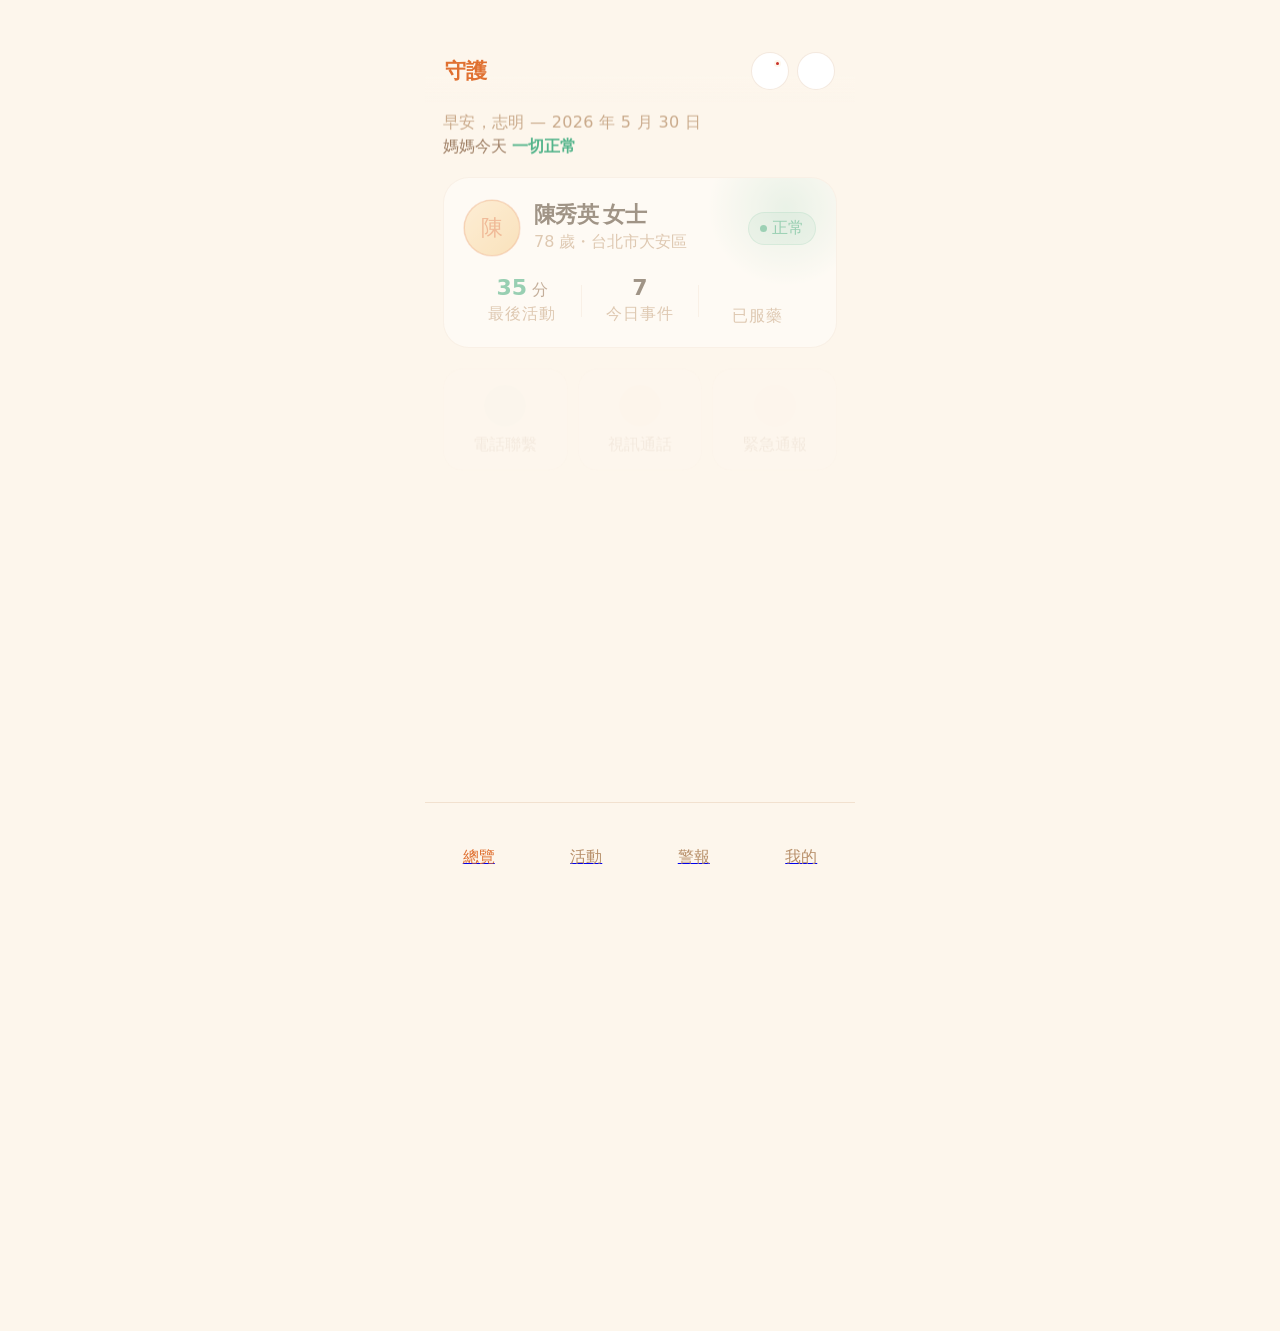
==== index.html @ 93523c26 "add root index.html redirect to caregiver-dashboard" ====
<!DOCTYPE html>
<html lang="zh-Hant">
<head>
  <meta charset="UTF-8">
  <meta http-equiv="refresh" content="0; url=caregiver-dashboard/">
  <title>防止孤獨死亡系統</title>
</head>
<body>
  <p>正在跳轉，請稍候⋯ <a href="caregiver-dashboard/">點此前往</a></p>
</body>
</html>
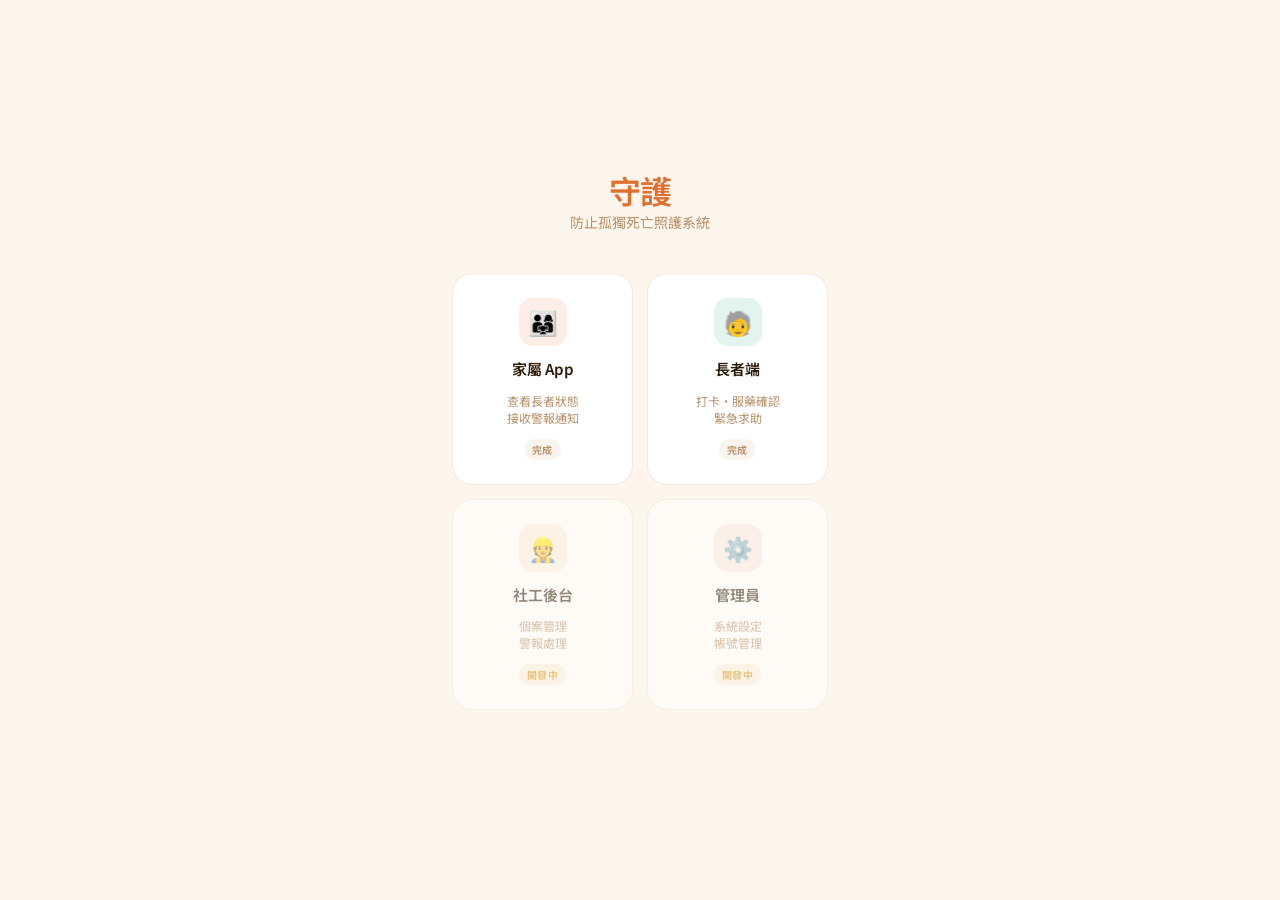
==== commit ee881d0f: "重構 重構" ====
--- a/index.html
+++ b/index.html
@@ -1,11 +1,155 @@
 <!DOCTYPE html>
-<html lang="zh-Hant">
+<html lang="zh-TW">
 <head>
   <meta charset="UTF-8">
-  <meta http-equiv="refresh" content="0; url=caregiver-dashboard/">
-  <title>防止孤獨死亡系統</title>
+  <meta name="viewport" content="width=device-width, initial-scale=1.0">
+  <title>守護 — 選擇角色</title>
+  <link rel="preconnect" href="https://fonts.googleapis.com">
+  <link rel="preconnect" href="https://fonts.gstatic.com" crossorigin>
+  <link href="https://fonts.googleapis.com/css2?family=Inter:wght@300;400;500;600&family=Noto+Sans+TC:wght@300;400;500;600&display=swap" rel="stylesheet">
+  <link rel="stylesheet" href="css/main.css">
+  <style>
+    .role-select-wrap {
+      width: 100%;
+      max-width: 26rem;
+      padding: 2rem 1.25rem 3rem;
+    }
+
+    .role-select-brand {
+      text-align: center;
+      margin-bottom: 2.5rem;
+    }
+
+    .role-select-logo {
+      font-family: var(--font-display);
+      font-size: 2rem;
+      font-weight: 600;
+      color: var(--color-accent);
+      letter-spacing: -0.04em;
+      line-height: 1;
+    }
+
+    .role-select-tagline {
+      font-size: 0.875rem;
+      color: var(--color-text-dim);
+      margin-top: 0.375rem;
+    }
+
+    .role-grid {
+      display: grid;
+      grid-template-columns: 1fr 1fr;
+      gap: 0.875rem;
+    }
+
+    .role-card {
+      display: flex;
+      flex-direction: column;
+      align-items: center;
+      gap: 0.75rem;
+      padding: 1.5rem 1rem;
+      background: var(--color-surface);
+      border: 0.0625rem solid var(--color-border);
+      border-radius: var(--radius-lg);
+      text-decoration: none;
+      color: var(--color-text-primary);
+      transition: background 0.15s, border-color 0.15s, transform 0.12s;
+      cursor: pointer;
+
+      &:hover {
+        background: var(--color-surface-raised);
+        border-color: var(--color-accent);
+        transform: translateY(-0.125rem);
+      }
+    }
+
+    .role-card-icon {
+      width: 3rem;
+      height: 3rem;
+      border-radius: var(--radius-md);
+      display: flex;
+      align-items: center;
+      justify-content: center;
+      font-size: 1.5rem;
+    }
+
+    .role-card-icon.caregiver  { background: var(--color-accent-dim); }
+    .role-card-icon.elder      { background: var(--color-green-dim); }
+    .role-card-icon.social     { background: var(--color-yellow-dim); }
+    .role-card-icon.admin      { background: var(--color-red-dim); }
+
+    .role-card-name {
+      font-size: 0.9375rem;
+      font-weight: 600;
+      color: var(--color-text-primary);
+      text-align: center;
+    }
+
+    .role-card-desc {
+      font-size: 0.75rem;
+      color: var(--color-text-dim);
+      text-align: center;
+      line-height: 1.4;
+    }
+
+    .role-card-badge {
+      font-size: 0.625rem;
+      font-weight: 600;
+      letter-spacing: 0.06em;
+      text-transform: uppercase;
+      padding: 0.1875rem 0.5rem;
+      border-radius: 10rem;
+      background: var(--color-border-subtle);
+      color: var(--color-text-dim);
+    }
+
+    .role-card-badge.wip {
+      background: var(--color-yellow-dim);
+      color: var(--color-yellow);
+    }
+  </style>
 </head>
-<body>
-  <p>正在跳轉，請稍候⋯ <a href="caregiver-dashboard/">點此前往</a></p>
+<body class="view-role-select">
+
+<div class="role-select-wrap">
+
+  <div class="role-select-brand">
+    <div class="role-select-logo">守護</div>
+    <div class="role-select-tagline">防止孤獨死亡照護系統</div>
+  </div>
+
+  <div class="role-grid">
+
+    <a class="role-card" href="caregiver.html">
+      <div class="role-card-icon caregiver">👨‍👩‍👧</div>
+      <div class="role-card-name">家屬 App</div>
+      <div class="role-card-desc">查看長者狀態<br>接收警報通知</div>
+      <div class="role-card-badge">完成</div>
+    </a>
+
+    <a class="role-card" href="elder.html">
+      <div class="role-card-icon elder">🧓</div>
+      <div class="role-card-name">長者端</div>
+      <div class="role-card-desc">打卡・服藥確認<br>緊急求助</div>
+      <div class="role-card-badge">完成</div>
+    </a>
+
+    <a class="role-card" href="#" style="pointer-events: none; opacity: 0.5;">
+      <div class="role-card-icon social">👷</div>
+      <div class="role-card-name">社工後台</div>
+      <div class="role-card-desc">個案管理<br>警報處理</div>
+      <div class="role-card-badge wip">開發中</div>
+    </a>
+
+    <a class="role-card" href="#" style="pointer-events: none; opacity: 0.5;">
+      <div class="role-card-icon admin">⚙️</div>
+      <div class="role-card-name">管理員</div>
+      <div class="role-card-desc">系統設定<br>帳號管理</div>
+      <div class="role-card-badge wip">開發中</div>
+    </a>
+
+  </div>
+
+</div>
+
 </body>
 </html>
--- a/css/main.css
+++ b/css/main.css
@@ -0,0 +1,3172 @@
+:root {
+  --color-bg: #fdf6ec;
+  --color-surface: #ffffff;
+  --color-surface-raised: #fff9f0;
+  --color-surface-high: #fff3e0;
+  --color-border: rgba(180, 110, 40, 0.15);
+  --color-border-subtle: rgba(180, 110, 40, 0.08);
+  --color-text-primary: #2c1a08;
+  --color-text-secondary: #7d5535;
+  --color-text-dim: #b8906a;
+  --color-accent: #e07030;
+  --color-accent-dim: rgba(224, 112, 48, 0.12);
+  --color-green: #1a9e6a;
+  --color-green-dim: rgba(26, 158, 106, 0.12);
+  --color-green-glow: rgba(26, 158, 106, 0.20);
+  --color-yellow: #d4900a;
+  --color-yellow-dim: rgba(212, 144, 10, 0.12);
+  --color-yellow-glow: rgba(212, 144, 10, 0.20);
+  --color-red: #c93028;
+  --color-red-dim: rgba(201, 48, 40, 0.10);
+  --color-red-glow: rgba(201, 48, 40, 0.20);
+  --color-blue: #3060c0;
+  --color-purple: #7050b8;
+  --color-slate: #506090;
+  --font-display: 'Noto Sans TC', 'Inter', sans-serif;
+  --font-ui: 'Noto Sans TC', 'Inter', sans-serif;
+  --radius-sm: 0.5rem;
+  --radius-md: 0.875rem;
+  --radius-lg: 1.25rem;
+  --radius-xl: 1.625rem;
+}
+
+*,
+*::before,
+*::after {
+  box-sizing: border-box;
+  margin: 0;
+  padding: 0;
+}
+
+html {
+  font-size: 100%;
+  -webkit-tap-highlight-color: transparent;
+  -webkit-font-smoothing: antialiased;
+  -moz-osx-font-smoothing: grayscale;
+}
+
+button {
+  cursor: pointer;
+  border: none;
+  background: none;
+  font-family: inherit;
+  color: inherit;
+  line-height: inherit;
+}
+
+a {
+  color: inherit;
+  text-decoration: none;
+}
+
+svg {
+  display: block;
+  flex-shrink: 0;
+}
+
+ul,
+ol {
+  list-style: none;
+}
+
+button:focus-visible {
+  outline: 0.1875rem solid var(--color-accent);
+  outline-offset: 0.125rem;
+}
+
+::-webkit-scrollbar {
+  width: 0.25rem;
+}
+
+::-webkit-scrollbar-track {
+  background: transparent;
+}
+
+::-webkit-scrollbar-thumb {
+  background: var(--color-text-dim);
+  border-radius: 0.125rem;
+}
+
+@keyframes fade-up {
+  from {
+    opacity: 0;
+    transform: translateY(1.125rem);
+  }
+  to {
+    opacity: 1;
+    transform: translateY(0);
+  }
+}
+@keyframes fade-in {
+  from {
+    opacity: 0;
+  }
+  to {
+    opacity: 1;
+  }
+}
+@keyframes pulse-ring {
+  0% {
+    transform: scale(0.88);
+    opacity: 0.55;
+  }
+  100% {
+    transform: scale(1.28);
+    opacity: 0;
+  }
+}
+@keyframes dot-blink {
+  0%, 100% {
+    opacity: 1;
+  }
+  50% {
+    opacity: 0.45;
+  }
+}
+@keyframes slide-in-left {
+  from {
+    opacity: 0;
+    transform: translateX(-0.75rem);
+  }
+  to {
+    opacity: 1;
+    transform: translateX(0);
+  }
+}
+@keyframes sos-breathe {
+  0%, 100% {
+    box-shadow: 0 0.5rem 2rem rgba(201, 48, 40, 0.35);
+  }
+  50% {
+    box-shadow: 0 0.5rem 3rem rgba(201, 48, 40, 0.6);
+  }
+}
+@keyframes checkin-bounce {
+  0%, 100% {
+    transform: scale(1);
+  }
+  40% {
+    transform: scale(1.035);
+  }
+  70% {
+    transform: scale(0.98);
+  }
+}
+body {
+  font-family: var(--font-ui);
+  background-color: var(--color-bg);
+  color: var(--color-text-primary);
+  min-height: 100vh;
+  line-height: 1.5;
+}
+
+body.view-caregiver {
+  max-width: 26.875rem;
+  margin: 0 auto;
+  overflow-x: hidden;
+}
+
+body.view-elder {
+  max-width: 42.5rem;
+  margin: 0 auto;
+  overflow-x: hidden;
+}
+
+body.view-role-select {
+  display: flex;
+  align-items: center;
+  justify-content: center;
+}
+
+.view-caregiver .app-wrapper {
+  display: flex;
+  flex-direction: column;
+  min-height: 100vh;
+  padding-bottom: 5.5rem;
+}
+
+.view-caregiver .top-bar {
+  display: flex;
+  align-items: center;
+  justify-content: space-between;
+  padding: 3.25rem 1.25rem 0.875rem;
+  position: sticky;
+  top: 0;
+  z-index: 100;
+  background: linear-gradient(to bottom, var(--color-bg) 72%, transparent);
+}
+
+.view-caregiver .app-logo {
+  font-family: var(--font-display);
+  font-size: 1.3125rem;
+  font-weight: 600;
+  color: var(--color-accent);
+  letter-spacing: -0.02em;
+}
+
+.view-caregiver .top-actions {
+  display: flex;
+  gap: 0.5rem;
+  align-items: center;
+}
+
+.view-caregiver .icon-btn {
+  width: 2.375rem;
+  height: 2.375rem;
+  border-radius: 50%;
+  background: var(--color-surface);
+  border: 0.0625rem solid var(--color-border);
+  display: flex;
+  align-items: center;
+  justify-content: center;
+  cursor: pointer;
+  color: var(--color-text-secondary);
+  transition: background 0.18s, color 0.18s;
+  position: relative;
+}
+.view-caregiver .icon-btn:hover {
+  background: var(--color-surface-raised);
+  color: var(--color-text-primary);
+}
+.view-caregiver .icon-btn {
+  font-size: 1.0625rem;
+}
+.view-caregiver .icon-btn svg {
+  width: 1.125rem;
+  height: 1.125rem;
+}
+
+.view-caregiver .notif-dot {
+  position: absolute;
+  top: 0.4375rem;
+  right: 0.4375rem;
+  width: 0.4375rem;
+  height: 0.4375rem;
+  border-radius: 50%;
+  background: var(--color-red);
+  border: 0.125rem solid var(--color-bg);
+}
+
+.view-caregiver .top-bar--inner .top-bar-left {
+  display: flex;
+  align-items: center;
+  gap: 0.625rem;
+}
+
+.view-caregiver .page-title {
+  font-family: var(--font-ui);
+  font-size: 1.0625rem;
+  font-weight: 600;
+  color: var(--color-text-primary);
+  letter-spacing: -0.01em;
+}
+
+.view-caregiver .main-content {
+  padding: 0.25rem 1.125rem 0;
+  display: flex;
+  flex-direction: column;
+  gap: 0.875rem;
+}
+
+.view-caregiver .section-header {
+  display: flex;
+  align-items: center;
+  justify-content: space-between;
+  margin-bottom: 0.6875rem;
+}
+
+.view-caregiver .section-title {
+  font-size: 1rem;
+  font-weight: 600;
+  color: var(--color-text-primary);
+}
+
+.view-caregiver .section-link {
+  font-size: 1rem;
+  color: var(--color-accent);
+  cursor: pointer;
+  opacity: 0.85;
+}
+
+.bottom-nav {
+  position: fixed;
+  bottom: 0;
+  left: 50%;
+  transform: translateX(-50%);
+  width: 100%;
+  max-width: 26.875rem;
+  background: rgba(253, 246, 236, 0.92);
+  backdrop-filter: blur(1.375rem);
+  -webkit-backdrop-filter: blur(1.375rem);
+  border-top: 0.0625rem solid var(--color-border);
+  display: flex;
+  align-items: center;
+  justify-content: space-around;
+  padding: 0.625rem 0 1.75rem;
+  z-index: 100;
+}
+
+.bottom-nav .nav-item {
+  display: flex;
+  flex-direction: column;
+  align-items: center;
+  gap: 0.25rem;
+  cursor: pointer;
+  padding: 0.25rem 1.375rem;
+  transition: opacity 0.18s;
+  text-decoration: none;
+}
+.bottom-nav .nav-item i {
+  font-size: 1.3125rem;
+  color: var(--color-text-dim);
+  transition: color 0.18s;
+}
+.bottom-nav .nav-item span {
+  font-size: 0.625rem;
+  color: var(--color-text-dim);
+  transition: color 0.18s;
+}
+.bottom-nav .nav-item.active i,
+.bottom-nav .nav-item.active span {
+  color: var(--color-accent);
+}
+
+.view-caregiver .greeting {
+  animation: fade-up 0.4s ease both;
+  animation-delay: 0.02s;
+}
+
+.view-caregiver .greeting-sub {
+  font-size: 1rem;
+  color: var(--color-text-dim);
+  margin-bottom: 0.1875rem;
+  letter-spacing: 0.02em;
+}
+
+.view-caregiver .greeting-main {
+  font-size: 1rem;
+  color: var(--color-text-secondary);
+  font-weight: 400;
+}
+.view-caregiver .greeting-main strong {
+  font-weight: 600;
+  color: var(--color-green);
+}
+
+.view-caregiver .elder-hero-card {
+  background: var(--color-surface);
+  border: 0.0625rem solid var(--color-border);
+  border-radius: var(--radius-xl);
+  padding: 1.375rem 1.25rem 1.25rem;
+  position: relative;
+  overflow: hidden;
+  animation: fade-up 0.45s ease both;
+  animation-delay: 0.08s;
+}
+.view-caregiver .elder-hero-card::before {
+  content: "";
+  position: absolute;
+  top: -3.125rem;
+  right: -1.875rem;
+  width: 10rem;
+  height: 10rem;
+  border-radius: 50%;
+  background: radial-gradient(circle, var(--color-green-glow) 0%, transparent 70%);
+  pointer-events: none;
+  transition: background 0.8s ease;
+}
+.view-caregiver .elder-hero-card.status-yellow::before {
+  background: radial-gradient(circle, var(--color-yellow-glow) 0%, transparent 70%);
+}
+.view-caregiver .elder-hero-card.status-red::before {
+  background: radial-gradient(circle, var(--color-red-glow) 0%, transparent 70%);
+}
+
+.view-caregiver .elder-info-row {
+  display: flex;
+  align-items: center;
+  gap: 0.875rem;
+  margin-bottom: 1.25rem;
+}
+
+.view-caregiver .elder-avatar {
+  width: 3.5rem;
+  height: 3.5rem;
+  border-radius: 50%;
+  background: linear-gradient(135deg, #fde3b8 0%, #f5c880 100%);
+  display: flex;
+  align-items: center;
+  justify-content: center;
+  font-family: var(--font-display);
+  font-size: 1.375rem;
+  font-weight: 400;
+  color: var(--color-accent);
+  flex-shrink: 0;
+  border: 0.09375rem solid rgba(224, 112, 48, 0.35);
+  position: relative;
+}
+
+.view-caregiver .avatar-pulse {
+  position: absolute;
+  inset: -0.25rem;
+  border-radius: 50%;
+  border: 0.09375rem solid var(--color-accent);
+  opacity: 0;
+  animation: pulse-ring 3.2s ease-out infinite;
+}
+
+.view-caregiver .elder-meta {
+  flex: 1;
+  min-width: 0;
+}
+
+.view-caregiver .elder-name {
+  font-family: var(--font-display);
+  font-size: 1.375rem;
+  font-weight: 600;
+  color: var(--color-text-primary);
+  letter-spacing: -0.025em;
+  line-height: 1.1;
+  margin-bottom: 0.25rem;
+  white-space: nowrap;
+  overflow: hidden;
+  text-overflow: ellipsis;
+}
+
+.view-caregiver .elder-detail {
+  font-size: 1rem;
+  color: var(--color-text-dim);
+}
+
+.view-caregiver .status-badge {
+  display: inline-flex;
+  align-items: center;
+  gap: 0.3125rem;
+  padding: 0.3125rem 0.6875rem;
+  border-radius: 6.25rem;
+  font-size: 1rem;
+  font-weight: 500;
+  flex-shrink: 0;
+  background: var(--color-green-dim);
+  color: var(--color-green);
+  border: 0.0625rem solid rgba(26, 158, 106, 0.22);
+  transition: all 0.4s;
+}
+.view-caregiver .status-badge.yellow {
+  background: var(--color-yellow-dim);
+  color: var(--color-yellow);
+  border-color: rgba(212, 144, 10, 0.22);
+}
+.view-caregiver .status-badge.red {
+  background: var(--color-red-dim);
+  color: var(--color-red);
+  border-color: rgba(201, 48, 40, 0.22);
+}
+
+.view-caregiver .status-dot {
+  width: 0.4375rem;
+  height: 0.4375rem;
+  border-radius: 50%;
+  background: currentColor;
+  animation: dot-blink 2s ease-in-out infinite;
+}
+
+.view-caregiver .status-stats {
+  display: grid;
+  grid-template-columns: 1fr 0.0625rem 1fr 0.0625rem 1fr;
+  align-items: center;
+}
+
+.view-caregiver .stat-divider {
+  height: 2rem;
+  background: var(--color-border);
+}
+
+.view-caregiver .status-stat {
+  text-align: center;
+  padding: 0 0.5rem;
+}
+
+.view-caregiver .stat-value {
+  font-size: 1.375rem;
+  font-weight: 600;
+  color: var(--color-text-primary);
+  line-height: 1;
+  margin-bottom: 0.3125rem;
+}
+.view-caregiver .stat-value.highlight {
+  color: var(--color-green);
+}
+.view-caregiver .stat-value small {
+  font-size: 1rem;
+  font-weight: 400;
+  color: var(--color-text-secondary);
+}
+
+.view-caregiver .stat-label {
+  font-size: 1rem;
+  color: var(--color-text-dim);
+  text-transform: uppercase;
+  letter-spacing: 0.07em;
+}
+
+.view-caregiver .quick-actions {
+  display: grid;
+  grid-template-columns: 1fr 1fr 1fr;
+  gap: 0.625rem;
+  animation: fade-up 0.45s ease both;
+  animation-delay: 0.16s;
+}
+
+.view-caregiver .action-btn {
+  background: var(--color-surface);
+  border: 0.0625rem solid var(--color-border);
+  border-radius: var(--radius-lg);
+  padding: 0.9375rem 0.5rem 0.875rem;
+  display: flex;
+  flex-direction: column;
+  align-items: center;
+  gap: 0.5rem;
+  cursor: pointer;
+  transition: background 0.18s, transform 0.18s;
+  user-select: none;
+}
+.view-caregiver .action-btn:hover {
+  background: var(--color-surface-raised);
+  transform: translateY(-0.125rem);
+}
+.view-caregiver .action-btn:active {
+  transform: translateY(0);
+}
+
+.view-caregiver .action-icon {
+  width: 2.625rem;
+  height: 2.625rem;
+  border-radius: 50%;
+  display: flex;
+  align-items: center;
+  justify-content: center;
+  font-size: 1.1875rem;
+}
+
+.view-caregiver .action-btn.call .action-icon {
+  background: var(--color-green-dim);
+  color: var(--color-green);
+}
+
+.view-caregiver .action-btn.video .action-icon {
+  background: var(--color-accent-dim);
+  color: var(--color-accent);
+}
+
+.view-caregiver .action-btn.sos .action-icon {
+  background: var(--color-red-dim);
+  color: var(--color-red);
+}
+
+.view-caregiver .action-label {
+  font-size: 1rem;
+  font-weight: 500;
+  color: var(--color-text-secondary);
+}
+
+.view-caregiver .sensor-section {
+  animation: fade-up 0.45s ease both;
+  animation-delay: 0.24s;
+}
+
+.view-caregiver .sensor-row {
+  display: grid;
+  grid-template-columns: repeat(4, 1fr);
+  gap: 0.5rem;
+}
+
+.view-caregiver .sensor-card {
+  background: var(--color-surface);
+  border: 0.0625rem solid var(--color-border);
+  border-radius: var(--radius-md);
+  padding: 0.75rem 0.375rem 0.625rem;
+  display: flex;
+  flex-direction: column;
+  align-items: center;
+  gap: 0.375rem;
+}
+
+.view-caregiver .sensor-icon {
+  font-size: 1.25rem;
+  line-height: 1;
+  color: var(--color-text-dim);
+}
+
+.view-caregiver .sensor-name {
+  font-size: 1rem;
+  color: var(--color-text-dim);
+  text-align: center;
+}
+
+.view-caregiver .sensor-pip {
+  width: 0.3125rem;
+  height: 0.3125rem;
+  border-radius: 50%;
+  background: var(--color-green);
+}
+.view-caregiver .sensor-pip.offline {
+  background: var(--color-text-dim);
+}
+.view-caregiver .sensor-pip.warn {
+  background: var(--color-yellow);
+}
+
+.view-caregiver .timeline-section {
+  animation: fade-up 0.45s ease both;
+  animation-delay: 0.3s;
+}
+
+.view-caregiver .timeline-card {
+  background: var(--color-surface);
+  border: 0.0625rem solid var(--color-border);
+  border-radius: var(--radius-xl);
+  overflow: hidden;
+}
+
+.view-caregiver .timeline-list {
+  padding: 0.25rem 0;
+}
+
+.view-caregiver .tl-item {
+  display: flex;
+  align-items: flex-start;
+  gap: 0.75rem;
+  padding: 0.8125rem 1.125rem;
+  position: relative;
+  transition: background 0.15s;
+  cursor: default;
+}
+.view-caregiver .tl-item:hover {
+  background: var(--color-surface-raised);
+}
+.view-caregiver .tl-item:not(:last-child)::after {
+  content: "";
+  position: absolute;
+  left: 3rem;
+  bottom: 0;
+  right: 1.125rem;
+  height: 0.0625rem;
+  background: var(--color-border-subtle);
+}
+
+.view-caregiver .tl-icon {
+  width: 1.875rem;
+  height: 1.875rem;
+  border-radius: 0.5625rem;
+  display: flex;
+  align-items: center;
+  justify-content: center;
+  flex-shrink: 0;
+  margin-top: 0.125rem;
+  font-size: 0.9375rem;
+}
+
+.view-caregiver .tl-movement {
+  background: var(--color-green-dim);
+  color: var(--color-green);
+}
+
+.view-caregiver .tl-medicine {
+  background: rgba(48, 96, 192, 0.1);
+  color: var(--color-blue);
+}
+
+.view-caregiver .tl-food {
+  background: var(--color-accent-dim);
+  color: var(--color-accent);
+}
+
+.view-caregiver .tl-door {
+  background: rgba(112, 80, 184, 0.1);
+  color: var(--color-purple);
+}
+
+.view-caregiver .tl-sleep {
+  background: rgba(80, 96, 144, 0.1);
+  color: var(--color-slate);
+}
+
+.view-caregiver .tl-alert {
+  background: var(--color-red-dim);
+  color: var(--color-red);
+}
+
+.view-caregiver .tl-content {
+  flex: 1;
+}
+
+.view-caregiver .tl-event {
+  font-size: 1rem;
+  font-weight: 500;
+  color: var(--color-text-primary);
+  margin-bottom: 0.125rem;
+}
+
+.view-caregiver .tl-sub {
+  font-size: 1rem;
+  color: var(--color-text-dim);
+}
+
+.view-caregiver .tl-time {
+  font-size: 1rem;
+  color: var(--color-text-dim);
+  flex-shrink: 0;
+  margin-top: 0.1875rem;
+  font-variant-numeric: tabular-nums;
+}
+
+.view-caregiver .alert-section {
+  animation: fade-up 0.45s ease both;
+  animation-delay: 0.36s;
+}
+
+.view-caregiver .alert-list {
+  display: flex;
+  flex-direction: column;
+  gap: 0.5625rem;
+}
+
+.view-caregiver .alert-item {
+  background: var(--color-surface);
+  border: 0.0625rem solid var(--color-border);
+  border-radius: var(--radius-md);
+  padding: 0.8125rem 0.9375rem;
+  display: flex;
+  align-items: center;
+  gap: 0.75rem;
+}
+
+.view-caregiver .alert-bar {
+  width: 0.1875rem;
+  height: 2.25rem;
+  border-radius: 0.125rem;
+  flex-shrink: 0;
+}
+.view-caregiver .alert-bar.green {
+  background: var(--color-green);
+}
+.view-caregiver .alert-bar.yellow {
+  background: var(--color-yellow);
+}
+.view-caregiver .alert-bar.red {
+  background: var(--color-red);
+}
+
+.view-caregiver .alert-content {
+  flex: 1;
+}
+
+.view-caregiver .alert-title {
+  font-size: 1rem;
+  font-weight: 500;
+  color: var(--color-text-primary);
+  margin-bottom: 0.125rem;
+}
+.view-caregiver .alert-title .alert-icon-warn {
+  color: var(--color-yellow);
+  font-size: 0.9em;
+}
+
+.view-caregiver .alert-desc {
+  font-size: 1rem;
+  color: var(--color-text-dim);
+  line-height: 1.45;
+}
+
+.view-caregiver .alert-time {
+  font-size: 1rem;
+  color: var(--color-text-dim);
+  white-space: nowrap;
+  flex-shrink: 0;
+}
+
+.view-caregiver .alerts-page {
+  padding-top: 0.75rem;
+}
+
+.view-caregiver .alert-status-banner {
+  display: flex;
+  align-items: center;
+  gap: 0.875rem;
+  padding: 1rem 1.125rem;
+  border-radius: var(--radius-lg);
+  border: 0.0625rem solid var(--color-border);
+  background: var(--color-surface);
+  animation: fade-up 0.35s ease both;
+}
+.view-caregiver .alert-status-banner.green {
+  background: var(--color-green-dim);
+  border-color: rgba(26, 158, 106, 0.25);
+}
+.view-caregiver .alert-status-banner.green .status-banner-dot {
+  background: var(--color-green);
+  box-shadow: 0 0 0 0.3125rem var(--color-green-glow);
+}
+.view-caregiver .alert-status-banner.green .status-banner-value {
+  color: var(--color-green);
+}
+.view-caregiver .alert-status-banner.yellow {
+  background: var(--color-yellow-dim);
+  border-color: rgba(212, 144, 10, 0.25);
+}
+.view-caregiver .alert-status-banner.yellow .status-banner-dot {
+  background: var(--color-yellow);
+  box-shadow: 0 0 0 0.3125rem var(--color-yellow-glow);
+  animation: dot-blink 1.4s ease-in-out infinite;
+}
+.view-caregiver .alert-status-banner.yellow .status-banner-value {
+  color: var(--color-yellow);
+}
+.view-caregiver .alert-status-banner.red {
+  background: var(--color-red-dim);
+  border-color: rgba(201, 48, 40, 0.25);
+}
+.view-caregiver .alert-status-banner.red .status-banner-dot {
+  background: var(--color-red);
+  box-shadow: 0 0 0 0.3125rem var(--color-red-glow);
+  animation: dot-blink 0.8s ease-in-out infinite;
+}
+.view-caregiver .alert-status-banner.red .status-banner-value {
+  color: var(--color-red);
+}
+
+.view-caregiver .status-banner-indicator {
+  display: flex;
+  align-items: center;
+  justify-content: center;
+  width: 2.25rem;
+  height: 2.25rem;
+  flex-shrink: 0;
+}
+
+.view-caregiver .status-banner-dot {
+  width: 0.75rem;
+  height: 0.75rem;
+  border-radius: 50%;
+}
+
+.view-caregiver .status-banner-body {
+  flex: 1;
+}
+
+.view-caregiver .status-banner-label {
+  font-size: 0.6875rem;
+  color: var(--color-text-dim);
+  margin-bottom: 0.1875rem;
+  text-transform: uppercase;
+  letter-spacing: 0.04em;
+}
+
+.view-caregiver .status-banner-value {
+  font-family: var(--font-display);
+  font-size: 1.125rem;
+  font-weight: 600;
+  letter-spacing: -0.02em;
+}
+
+.view-caregiver .status-banner-meta {
+  text-align: right;
+  flex-shrink: 0;
+}
+
+.view-caregiver .status-banner-since {
+  font-size: 0.8125rem;
+  font-weight: 500;
+  color: var(--color-text-primary);
+}
+
+.view-caregiver .status-banner-date {
+  font-size: 0.6875rem;
+  color: var(--color-text-dim);
+  margin-top: 0.125rem;
+}
+
+.view-caregiver .alert-filter-bar {
+  display: flex;
+  gap: 0.375rem;
+  animation: fade-up 0.35s ease both;
+  animation-delay: 0.08s;
+}
+
+.view-caregiver .filter-tab {
+  display: flex;
+  align-items: center;
+  gap: 0.375rem;
+  padding: 0.4375rem 0.8125rem;
+  border-radius: var(--radius-md);
+  border: 0.0625rem solid var(--color-border);
+  background: var(--color-surface);
+  font-family: var(--font-ui);
+  font-size: 0.8125rem;
+  font-weight: 500;
+  color: var(--color-text-secondary);
+  cursor: pointer;
+  transition: background 0.18s, border-color 0.18s, color 0.18s;
+}
+.view-caregiver .filter-tab:hover {
+  background: var(--color-surface-raised);
+  color: var(--color-text-primary);
+}
+.view-caregiver .filter-tab.active {
+  background: var(--color-accent-dim);
+  border-color: rgba(224, 112, 48, 0.3);
+  color: var(--color-accent);
+}
+
+.view-caregiver .filter-count {
+  display: inline-flex;
+  align-items: center;
+  justify-content: center;
+  min-width: 1.0625rem;
+  height: 1.0625rem;
+  padding: 0 0.25rem;
+  border-radius: 0.5625rem;
+  background: var(--color-surface-high);
+  font-size: 0.625rem;
+  font-weight: 700;
+  color: var(--color-text-dim);
+}
+.view-caregiver .filter-count.is-active {
+  background: var(--color-red-dim);
+  color: var(--color-red);
+}
+
+.view-caregiver .alert-feed {
+  display: flex;
+  flex-direction: column;
+  gap: 0.625rem;
+  animation: fade-up 0.35s ease both;
+  animation-delay: 0.16s;
+  padding-bottom: 0.5rem;
+}
+
+.view-caregiver .alert-card {
+  background: var(--color-surface);
+  border: 0.0625rem solid var(--color-border);
+  border-left-width: 0.1875rem;
+  border-radius: var(--radius-lg);
+  padding: 1rem;
+  transition: opacity 0.22s, transform 0.22s;
+}
+.view-caregiver .alert-card.hidden {
+  display: none;
+}
+.view-caregiver .alert-card.level-red {
+  border-left-color: var(--color-red);
+}
+.view-caregiver .alert-card.level-yellow {
+  border-left-color: var(--color-yellow);
+}
+
+.view-caregiver .alert-card-header {
+  display: flex;
+  align-items: center;
+  justify-content: space-between;
+  margin-bottom: 0.625rem;
+}
+
+.view-caregiver .alert-level-badge {
+  display: inline-flex;
+  align-items: center;
+  gap: 0.375rem;
+  padding: 0.25rem 0.5625rem;
+  border-radius: var(--radius-sm);
+  font-size: 0.6875rem;
+  font-weight: 700;
+  letter-spacing: 0.02em;
+}
+.view-caregiver .alert-level-badge .level-dot {
+  width: 0.375rem;
+  height: 0.375rem;
+  border-radius: 50%;
+  flex-shrink: 0;
+}
+.view-caregiver .alert-level-badge.red {
+  background: var(--color-red-dim);
+  color: var(--color-red);
+  border: 0.0625rem solid rgba(201, 48, 40, 0.2);
+}
+.view-caregiver .alert-level-badge.red .level-dot {
+  background: var(--color-red);
+}
+.view-caregiver .alert-level-badge.yellow {
+  background: var(--color-yellow-dim);
+  color: var(--color-yellow);
+  border: 0.0625rem solid rgba(212, 144, 10, 0.2);
+}
+.view-caregiver .alert-level-badge.yellow .level-dot {
+  background: var(--color-yellow);
+}
+
+.view-caregiver .alert-card-time {
+  font-size: 0.6875rem;
+  color: var(--color-text-dim);
+}
+
+.view-caregiver .alert-card-trigger {
+  font-size: 0.9375rem;
+  font-weight: 500;
+  color: var(--color-text-primary);
+  line-height: 1.4;
+  margin-bottom: 0.3125rem;
+}
+
+.view-caregiver .alert-meta-row {
+  display: flex;
+  align-items: center;
+  gap: 0.3125rem;
+  font-size: 0.6875rem;
+  color: var(--color-text-dim);
+  margin-bottom: 0.875rem;
+}
+
+.view-caregiver .dot-divider {
+  opacity: 0.45;
+}
+
+.view-caregiver .alert-escalation {
+  margin-bottom: 0.875rem;
+  padding-left: 0.125rem;
+}
+
+.view-caregiver .esc-item {
+  display: flex;
+  gap: 0.6875rem;
+  align-items: flex-start;
+  position: relative;
+}
+.view-caregiver .esc-item:not(:last-child) {
+  padding-bottom: 0.625rem;
+}
+.view-caregiver .esc-item:not(:last-child)::after {
+  content: "";
+  position: absolute;
+  left: 0.375rem;
+  top: 0.875rem;
+  bottom: 0;
+  width: 0.0625rem;
+  background: var(--color-border);
+}
+
+.view-caregiver .esc-dot {
+  width: 0.8125rem;
+  height: 0.8125rem;
+  border-radius: 50%;
+  flex-shrink: 0;
+  margin-top: 0.125rem;
+  position: relative;
+  z-index: 1;
+}
+.view-caregiver .esc-dot.auto {
+  background: var(--color-surface-high);
+  border: 0.125rem solid var(--color-text-dim);
+}
+.view-caregiver .esc-dot.notify {
+  background: var(--color-yellow-dim);
+  border: 0.125rem solid var(--color-yellow);
+}
+.view-caregiver .esc-dot.resolve {
+  background: var(--color-green-dim);
+  border: 0.125rem solid var(--color-green);
+}
+.view-caregiver .esc-dot.contact {
+  background: var(--color-accent-dim);
+  border: 0.125rem solid var(--color-accent);
+}
+
+.view-caregiver .esc-body {
+  flex: 1;
+}
+
+.view-caregiver .esc-action {
+  font-size: 0.8125rem;
+  font-weight: 500;
+  color: var(--color-text-primary);
+  line-height: 1.35;
+}
+
+.view-caregiver .esc-time {
+  font-size: 0.6875rem;
+  color: var(--color-text-dim);
+  margin-top: 0.125rem;
+}
+
+.view-caregiver .alert-card-footer {
+  display: flex;
+  align-items: center;
+  gap: 0.3125rem;
+  padding-top: 0.75rem;
+  border-top: 0.0625rem solid var(--color-border-subtle);
+  font-size: 0.75rem;
+  font-weight: 500;
+}
+.view-caregiver .alert-card-footer.resolved {
+  color: var(--color-green);
+}
+.view-caregiver .alert-card-footer.resolved svg {
+  stroke: var(--color-green);
+}
+.view-caregiver .alert-card-footer.pending {
+  color: var(--color-yellow);
+}
+.view-caregiver .alert-card-footer.pending svg {
+  stroke: var(--color-yellow);
+}
+
+.view-caregiver .alert-action-group {
+  display: flex;
+  gap: 0.5rem;
+  margin-top: 0.875rem;
+  padding-top: 0.75rem;
+  border-top: 0.0625rem solid var(--color-border-subtle);
+}
+
+.view-caregiver .alert-action-btn {
+  flex: 1;
+  padding: 0.625rem 0.75rem;
+  border-radius: var(--radius-md);
+  font-family: var(--font-ui);
+  font-size: 0.8125rem;
+  font-weight: 600;
+  cursor: pointer;
+  text-align: center;
+  border: 0.0625rem solid var(--color-border);
+  background: var(--color-surface);
+  color: var(--color-text-primary);
+  transition: background 0.18s;
+}
+.view-caregiver .alert-action-btn:hover {
+  background: var(--color-surface-raised);
+}
+.view-caregiver .alert-action-btn.primary {
+  background: var(--color-accent);
+  border-color: var(--color-accent);
+  color: #fff;
+}
+.view-caregiver .alert-action-btn.primary:hover {
+  filter: brightness(0.92);
+}
+.view-caregiver .alert-action-btn.danger {
+  background: var(--color-red-dim);
+  border-color: rgba(201, 48, 40, 0.3);
+  color: var(--color-red);
+}
+.view-caregiver .alert-action-btn.danger:hover {
+  background: rgba(201, 48, 40, 0.18);
+}
+
+.view-caregiver .alert-empty {
+  text-align: center;
+  padding: 3rem 1.25rem;
+  color: var(--color-text-dim);
+  font-size: 0.875rem;
+  display: none;
+}
+.view-caregiver .alert-empty.visible {
+  display: block;
+}
+.view-caregiver .alert-empty .alert-empty-icon {
+  font-size: 2rem;
+  margin-bottom: 0.75rem;
+  opacity: 0.5;
+}
+
+.view-caregiver .activity-page {
+  padding-top: 0.5rem;
+}
+.view-caregiver .activity-page .tl-item {
+  cursor: pointer;
+}
+.view-caregiver .activity-page .tl-right {
+  display: flex;
+  flex-direction: column;
+  align-items: flex-end;
+  gap: 0.3125rem;
+  flex-shrink: 0;
+}
+.view-caregiver .activity-page .tl-right .tl-time {
+  margin-top: 0;
+}
+.view-caregiver .activity-page .tl-chevron {
+  width: 0.875rem;
+  height: 0.875rem;
+  color: var(--color-text-dim);
+  transition: transform 0.22s ease;
+  flex-shrink: 0;
+}
+.view-caregiver .activity-page .tl-item.expanded .tl-chevron {
+  transform: rotate(180deg);
+}
+.view-caregiver .activity-page .tl-detail {
+  display: none;
+  margin-top: 0.625rem;
+  padding: 0.625rem 0.75rem;
+  background: var(--color-surface-raised);
+  border-radius: var(--radius-sm);
+  border: 0.0625rem solid var(--color-border-subtle);
+}
+.view-caregiver .activity-page .tl-item.expanded .tl-detail {
+  display: block;
+}
+.view-caregiver .activity-page .tl-detail-row {
+  display: flex;
+  justify-content: space-between;
+  align-items: baseline;
+  font-size: 0.75rem;
+  padding: 0.25rem 0;
+}
+.view-caregiver .activity-page .tl-detail-row span:first-child {
+  color: var(--color-text-dim);
+}
+.view-caregiver .activity-page .tl-detail-row span:last-child {
+  font-weight: 500;
+  color: var(--color-text-secondary);
+  text-align: right;
+  max-width: 60%;
+}
+.view-caregiver .activity-page .tl-detail-row:not(:last-child) {
+  border-bottom: 0.0625rem solid var(--color-border-subtle);
+  padding-bottom: 0.375rem;
+  margin-bottom: 0.125rem;
+}
+
+.view-caregiver .day-nav {
+  display: flex;
+  align-items: center;
+  justify-content: space-between;
+  padding: 0.75rem 0.875rem;
+  background: var(--color-surface);
+  border: 0.0625rem solid var(--color-border);
+  border-radius: var(--radius-lg);
+  animation: fade-up 0.3s ease both;
+}
+
+.view-caregiver .day-nav-center {
+  display: flex;
+  align-items: center;
+  gap: 0.5625rem;
+}
+
+.view-caregiver .day-nav-date {
+  font-family: var(--font-display);
+  font-size: 1.0625rem;
+  font-weight: 600;
+  color: var(--color-text-primary);
+  letter-spacing: -0.02em;
+}
+
+.view-caregiver .day-nav-today {
+  display: inline-flex;
+  align-items: center;
+  padding: 0.125rem 0.5rem;
+  border-radius: var(--radius-sm);
+  background: var(--color-accent-dim);
+  border: 0.0625rem solid rgba(224, 112, 48, 0.25);
+  font-size: 0.625rem;
+  font-weight: 700;
+  color: var(--color-accent);
+  letter-spacing: 0.04em;
+  text-transform: uppercase;
+}
+
+.view-caregiver .day-nav-btn {
+  width: 2rem;
+  height: 2rem;
+  border-radius: 50%;
+  border: 0.0625rem solid var(--color-border);
+  background: var(--color-surface-raised);
+  color: var(--color-text-secondary);
+  display: flex;
+  align-items: center;
+  justify-content: center;
+  cursor: pointer;
+  transition: background 0.15s, color 0.15s, opacity 0.15s;
+  flex-shrink: 0;
+}
+.view-caregiver .day-nav-btn svg {
+  width: 0.875rem;
+  height: 0.875rem;
+}
+.view-caregiver .day-nav-btn:hover:not([disabled]) {
+  background: var(--color-surface-high);
+  color: var(--color-text-primary);
+}
+.view-caregiver .day-nav-btn[disabled] {
+  opacity: 0.28;
+  cursor: default;
+  pointer-events: none;
+}
+
+.view-caregiver .day-summary {
+  display: flex;
+  align-items: center;
+  justify-content: space-around;
+  padding: 1rem 0.5rem;
+  background: var(--color-surface);
+  border: 0.0625rem solid var(--color-border);
+  border-radius: var(--radius-lg);
+  animation: fade-up 0.3s ease both;
+  animation-delay: 0.06s;
+}
+
+.view-caregiver .day-stat {
+  flex: 1;
+  text-align: center;
+}
+
+.view-caregiver .day-stat-value {
+  font-family: var(--font-display);
+  font-size: 1.625rem;
+  font-weight: 600;
+  color: var(--color-text-primary);
+  letter-spacing: -0.03em;
+  line-height: 1;
+  margin-bottom: 0.3125rem;
+}
+.view-caregiver .day-stat-value small {
+  font-family: var(--font-ui);
+  font-size: 0.6875rem;
+  font-weight: 400;
+  color: var(--color-text-dim);
+  margin-left: 0.0625rem;
+}
+
+.view-caregiver .day-stat-label {
+  font-size: 0.625rem;
+  color: var(--color-text-dim);
+  text-transform: uppercase;
+  letter-spacing: 0.05em;
+}
+
+.view-caregiver .day-stat-divider {
+  width: 0.0625rem;
+  height: 2.375rem;
+  background: var(--color-border);
+  flex-shrink: 0;
+}
+
+.view-caregiver .activity-heatmap {
+  background: var(--color-surface);
+  border: 0.0625rem solid var(--color-border);
+  border-radius: var(--radius-lg);
+  padding: 1rem 1rem 0.8125rem;
+  animation: fade-up 0.3s ease both;
+  animation-delay: 0.12s;
+}
+
+.view-caregiver .heatmap-title {
+  font-size: 0.6875rem;
+  font-weight: 600;
+  color: var(--color-text-dim);
+  text-transform: uppercase;
+  letter-spacing: 0.05em;
+  margin-bottom: 0.625rem;
+}
+
+.view-caregiver .heatmap-bar {
+  display: flex;
+  gap: 0.125rem;
+  height: 1.875rem;
+  margin-bottom: 0.4375rem;
+}
+
+.view-caregiver .heatmap-cell {
+  flex: 1;
+  border-radius: 0.1875rem;
+}
+.view-caregiver .heatmap-cell[data-level="0"] {
+  background: var(--color-surface-high);
+}
+.view-caregiver .heatmap-cell[data-level="1"] {
+  background: rgba(80, 96, 144, 0.14);
+}
+.view-caregiver .heatmap-cell[data-level="2"] {
+  background: rgba(26, 158, 106, 0.22);
+}
+.view-caregiver .heatmap-cell[data-level="3"] {
+  background: rgba(26, 158, 106, 0.5);
+}
+.view-caregiver .heatmap-cell[data-level="4"] {
+  background: var(--color-green);
+  opacity: 0.72;
+}
+.view-caregiver .heatmap-cell.heatmap-current {
+  background: var(--color-accent) !important;
+  opacity: 1 !important;
+  box-shadow: 0 0 0 0.09375rem var(--color-bg), 0 0 0 0.1875rem rgba(224, 112, 48, 0.45);
+}
+
+.view-caregiver .heatmap-labels {
+  display: flex;
+  justify-content: space-between;
+  font-size: 0.5625rem;
+  color: var(--color-text-dim);
+  padding: 0 0.0625rem;
+  letter-spacing: 0.02em;
+}
+
+.view-caregiver .activity-filter-bar {
+  display: flex;
+  gap: 0.375rem;
+  overflow-x: auto;
+  padding-bottom: 0.125rem;
+  scrollbar-width: none;
+  animation: fade-up 0.3s ease both;
+  animation-delay: 0.18s;
+}
+.view-caregiver .activity-filter-bar::-webkit-scrollbar {
+  display: none;
+}
+.view-caregiver .activity-filter-bar .filter-tab {
+  white-space: nowrap;
+  flex-shrink: 0;
+}
+
+.view-caregiver .activity-feed {
+  display: flex;
+  flex-direction: column;
+  gap: 0.75rem;
+  animation: fade-up 0.3s ease both;
+  animation-delay: 0.24s;
+  padding-bottom: 0.5rem;
+}
+
+.view-caregiver .tl-block {
+  display: flex;
+  flex-direction: column;
+  gap: 0.5rem;
+}
+.view-caregiver .tl-block.is-hidden {
+  display: none;
+}
+
+.view-caregiver .tl-block-label {
+  font-size: 0.6875rem;
+  font-weight: 700;
+  color: var(--color-text-dim);
+  text-transform: uppercase;
+  letter-spacing: 0.07em;
+  padding-left: 0.125rem;
+}
+
+.view-caregiver .activity-empty {
+  text-align: center;
+  padding: 3rem 1.25rem;
+  color: var(--color-text-dim);
+  font-size: 0.875rem;
+  display: none;
+}
+.view-caregiver .activity-empty.visible {
+  display: block;
+}
+.view-caregiver .activity-empty .activity-empty-icon {
+  font-size: 2rem;
+  margin-bottom: 0.75rem;
+  opacity: 0.5;
+}
+
+.view-caregiver .profile-page {
+  padding-top: 0.5rem;
+  gap: 0.75rem;
+}
+
+.view-caregiver .profile-section-label {
+  font-size: 0.6875rem;
+  font-weight: 700;
+  color: var(--color-text-dim);
+  text-transform: uppercase;
+  letter-spacing: 0.06em;
+  padding-left: 0.125rem;
+  margin-bottom: 0.5rem;
+}
+
+.view-caregiver .profile-card {
+  background: var(--color-surface);
+  border: 0.0625rem solid var(--color-border);
+  border-radius: var(--radius-lg);
+  padding: 1rem;
+  overflow: hidden;
+}
+
+.view-caregiver .profile-section {
+  display: flex;
+  flex-direction: column;
+  animation: fade-up 0.32s ease both;
+}
+.view-caregiver .profile-section:nth-child(2) {
+  animation-delay: 0.04s;
+}
+.view-caregiver .profile-section:nth-child(3) {
+  animation-delay: 0.08s;
+}
+.view-caregiver .profile-section:nth-child(4) {
+  animation-delay: 0.12s;
+}
+.view-caregiver .profile-section:nth-child(5) {
+  animation-delay: 0.16s;
+}
+.view-caregiver .profile-section:nth-child(6) {
+  animation-delay: 0.2s;
+}
+
+.view-caregiver .profile-hero {
+  display: flex;
+  align-items: center;
+  gap: 1rem;
+  padding: 1.125rem 1rem;
+  background: var(--color-surface);
+  border: 0.0625rem solid var(--color-border);
+  border-radius: var(--radius-lg);
+  animation: fade-up 0.32s ease both;
+}
+
+.view-caregiver .profile-avatar {
+  width: 3.5rem;
+  height: 3.5rem;
+  border-radius: 50%;
+  background: var(--color-accent-dim);
+  border: 0.125rem solid rgba(224, 112, 48, 0.3);
+  display: flex;
+  align-items: center;
+  justify-content: center;
+  font-family: var(--font-display);
+  font-size: 1.375rem;
+  font-weight: 600;
+  color: var(--color-accent);
+  flex-shrink: 0;
+}
+
+.view-caregiver .profile-hero-body {
+  flex: 1;
+}
+
+.view-caregiver .profile-name {
+  font-family: var(--font-display);
+  font-size: 1.125rem;
+  font-weight: 600;
+  color: var(--color-text-primary);
+  letter-spacing: -0.02em;
+}
+
+.view-caregiver .profile-role {
+  font-size: 0.75rem;
+  color: var(--color-text-dim);
+  margin-top: 0.1875rem;
+}
+
+.view-caregiver .profile-edit-btn {
+  display: inline-flex;
+  align-items: center;
+  gap: 0.3125rem;
+  padding: 0.4375rem 0.875rem;
+  border-radius: var(--radius-md);
+  border: 0.0625rem solid var(--color-border);
+  background: var(--color-surface-raised);
+  font-family: var(--font-ui);
+  font-size: 0.75rem;
+  font-weight: 500;
+  color: var(--color-text-secondary);
+  cursor: pointer;
+  transition: background 0.18s, color 0.18s;
+  flex-shrink: 0;
+}
+.view-caregiver .profile-edit-btn svg {
+  width: 0.875rem;
+  height: 0.875rem;
+}
+.view-caregiver .profile-edit-btn:hover {
+  background: var(--color-surface-high);
+  color: var(--color-text-primary);
+}
+
+.view-caregiver .elder-profile-header {
+  display: flex;
+  align-items: center;
+  gap: 0.875rem;
+  margin-bottom: 1rem;
+  padding-bottom: 1rem;
+  border-bottom: 0.0625rem solid var(--color-border-subtle);
+}
+
+.view-caregiver .elder-profile-avatar {
+  width: 2.875rem;
+  height: 2.875rem;
+  border-radius: 50%;
+  background: var(--color-green-dim);
+  border: 0.125rem solid rgba(26, 158, 106, 0.3);
+  display: flex;
+  align-items: center;
+  justify-content: center;
+  font-family: var(--font-display);
+  font-size: 1.1875rem;
+  font-weight: 600;
+  color: var(--color-green);
+  flex-shrink: 0;
+}
+
+.view-caregiver .elder-profile-info {
+  flex: 1;
+}
+
+.view-caregiver .elder-profile-name {
+  font-family: var(--font-display);
+  font-size: 1rem;
+  font-weight: 600;
+  color: var(--color-text-primary);
+  letter-spacing: -0.01em;
+}
+
+.view-caregiver .elder-profile-sub {
+  font-size: 0.75rem;
+  color: var(--color-text-dim);
+  margin-top: 0.1875rem;
+}
+
+.view-caregiver .status-pip-lg {
+  width: 0.625rem;
+  height: 0.625rem;
+  border-radius: 50%;
+  flex-shrink: 0;
+}
+.view-caregiver .status-pip-lg.green {
+  background: var(--color-green);
+  box-shadow: 0 0 0 0.25rem var(--color-green-glow);
+}
+.view-caregiver .status-pip-lg.yellow {
+  background: var(--color-yellow);
+  box-shadow: 0 0 0 0.25rem var(--color-yellow-glow);
+}
+.view-caregiver .status-pip-lg.red {
+  background: var(--color-red);
+  box-shadow: 0 0 0 0.25rem var(--color-red-glow);
+}
+
+.view-caregiver .profile-meta-list,
+.view-caregiver .app-info-list {
+  display: flex;
+  flex-direction: column;
+  gap: 0;
+}
+
+.view-caregiver .profile-meta-item,
+.view-caregiver .app-info-item {
+  display: flex;
+  justify-content: space-between;
+  align-items: baseline;
+  padding: 0.5625rem 0;
+  gap: 0.75rem;
+}
+.view-caregiver .profile-meta-item:not(:last-child),
+.view-caregiver .app-info-item:not(:last-child) {
+  border-bottom: 0.0625rem solid var(--color-border-subtle);
+}
+
+.view-caregiver .meta-label {
+  font-size: 0.75rem;
+  color: var(--color-text-dim);
+  flex-shrink: 0;
+}
+
+.view-caregiver .meta-value {
+  font-size: 0.8125rem;
+  font-weight: 500;
+  color: var(--color-text-secondary);
+  text-align: right;
+  line-height: 1.4;
+}
+
+.view-caregiver .meta-link {
+  color: var(--color-accent);
+  font-weight: 500;
+  cursor: pointer;
+}
+
+.view-caregiver .care-team-list {
+  display: flex;
+  flex-direction: column;
+  gap: 0;
+}
+
+.view-caregiver .care-team-item {
+  display: flex;
+  align-items: center;
+  gap: 0.875rem;
+  padding: 0.75rem 0;
+}
+.view-caregiver .care-team-item:not(:last-child) {
+  border-bottom: 0.0625rem solid var(--color-border-subtle);
+}
+
+.view-caregiver .care-team-avatar {
+  width: 2.5rem;
+  height: 2.5rem;
+  border-radius: 50%;
+  background: color-mix(in srgb, var(--c, #3060c0) 14%, transparent);
+  border: 0.09375rem solid color-mix(in srgb, var(--c, #3060c0) 30%, transparent);
+  display: flex;
+  align-items: center;
+  justify-content: center;
+  font-family: var(--font-display);
+  font-size: 1rem;
+  font-weight: 600;
+  color: var(--c, #3060c0);
+  flex-shrink: 0;
+}
+
+.view-caregiver .care-team-info {
+  flex: 1;
+}
+
+.view-caregiver .care-team-name {
+  font-size: 0.875rem;
+  font-weight: 500;
+  color: var(--color-text-primary);
+}
+
+.view-caregiver .care-team-role {
+  font-size: 0.6875rem;
+  color: var(--color-text-dim);
+  margin-top: 0.125rem;
+}
+
+.view-caregiver .care-team-call {
+  width: 2.25rem;
+  height: 2.25rem;
+  border-radius: 50%;
+  background: var(--color-green-dim);
+  border: 0.0625rem solid rgba(26, 158, 106, 0.2);
+  display: flex;
+  align-items: center;
+  justify-content: center;
+  flex-shrink: 0;
+  transition: background 0.18s;
+  text-decoration: none;
+}
+.view-caregiver .care-team-call svg {
+  width: 0.9375rem;
+  height: 0.9375rem;
+  stroke: var(--color-green);
+}
+.view-caregiver .care-team-call:hover {
+  background: rgba(26, 158, 106, 0.2);
+}
+
+.view-caregiver .notif-list {
+  display: flex;
+  flex-direction: column;
+  gap: 0;
+}
+
+.view-caregiver .notif-item {
+  display: flex;
+  align-items: center;
+  gap: 0.75rem;
+  padding: 0.8125rem 0;
+  cursor: pointer;
+}
+.view-caregiver .notif-item:not(:last-child) {
+  border-bottom: 0.0625rem solid var(--color-border-subtle);
+}
+
+.view-caregiver .notif-item-info {
+  flex: 1;
+}
+
+.view-caregiver .notif-item-name {
+  display: flex;
+  align-items: center;
+  gap: 0.4375rem;
+  font-size: 0.875rem;
+  font-weight: 500;
+  color: var(--color-text-primary);
+  margin-bottom: 0.1875rem;
+}
+
+.view-caregiver .notif-item-desc {
+  font-size: 0.6875rem;
+  color: var(--color-text-dim);
+  line-height: 1.35;
+}
+
+.view-caregiver .notif-level-dot {
+  width: 0.4375rem;
+  height: 0.4375rem;
+  border-radius: 50%;
+  flex-shrink: 0;
+}
+.view-caregiver .notif-level-dot.red {
+  background: var(--color-red);
+}
+.view-caregiver .notif-level-dot.yellow {
+  background: var(--color-yellow);
+}
+.view-caregiver .notif-level-dot.orange {
+  background: var(--color-accent);
+}
+.view-caregiver .notif-level-dot.green {
+  background: var(--color-green);
+}
+
+.view-caregiver .toggle-wrap {
+  flex-shrink: 0;
+  position: relative;
+  width: 2.75rem;
+  height: 1.5rem;
+}
+
+.view-caregiver .toggle-input {
+  opacity: 0;
+  width: 0;
+  height: 0;
+  position: absolute;
+}
+
+.view-caregiver .toggle-track {
+  position: absolute;
+  inset: 0;
+  border-radius: 0.75rem;
+  background: var(--color-surface-high);
+  border: 0.09375rem solid var(--color-border);
+  cursor: pointer;
+  transition: background 0.2s, border-color 0.2s;
+}
+.view-caregiver .toggle-track::after {
+  content: "";
+  position: absolute;
+  top: 0.1875rem;
+  left: 0.1875rem;
+  width: 1.0625rem;
+  height: 1.0625rem;
+  border-radius: 50%;
+  background: var(--color-text-dim);
+  transition: transform 0.2s, background 0.2s;
+  box-shadow: 0 0.0625rem 0.1875rem rgba(0, 0, 0, 0.15);
+}
+
+.view-caregiver .toggle-input:checked + .toggle-track {
+  background: var(--color-accent);
+  border-color: var(--color-accent);
+}
+.view-caregiver .toggle-input:checked + .toggle-track::after {
+  transform: translateX(1.25rem);
+  background: #fff;
+}
+
+.view-caregiver .device-list {
+  display: flex;
+  flex-direction: column;
+  gap: 0;
+}
+
+.view-caregiver .device-item {
+  display: flex;
+  align-items: center;
+  gap: 0.875rem;
+  padding: 0.75rem 0;
+}
+.view-caregiver .device-item:not(:last-child) {
+  border-bottom: 0.0625rem solid var(--color-border-subtle);
+}
+
+.view-caregiver .device-icon-wrap {
+  width: 2.25rem;
+  height: 2.25rem;
+  border-radius: var(--radius-sm);
+  background: var(--color-surface-high);
+  border: 0.0625rem solid var(--color-border-subtle);
+  display: flex;
+  align-items: center;
+  justify-content: center;
+  flex-shrink: 0;
+}
+.view-caregiver .device-icon-wrap svg {
+  width: 1rem;
+  height: 1rem;
+  stroke: var(--color-text-secondary);
+}
+
+.view-caregiver .device-info {
+  flex: 1;
+}
+
+.view-caregiver .device-name {
+  font-size: 0.875rem;
+  font-weight: 500;
+  color: var(--color-text-primary);
+}
+
+.view-caregiver .device-sub {
+  font-size: 0.6875rem;
+  color: var(--color-text-dim);
+  margin-top: 0.125rem;
+}
+
+.view-caregiver .device-status {
+  font-size: 0.6875rem;
+  font-weight: 700;
+  padding: 0.25rem 0.5625rem;
+  border-radius: var(--radius-sm);
+  flex-shrink: 0;
+}
+.view-caregiver .device-status.online {
+  background: var(--color-green-dim);
+  color: var(--color-green);
+  border: 0.0625rem solid rgba(26, 158, 106, 0.2);
+}
+.view-caregiver .device-status.low-battery {
+  background: var(--color-yellow-dim);
+  color: var(--color-yellow);
+  border: 0.0625rem solid rgba(212, 144, 10, 0.2);
+}
+.view-caregiver .device-status.offline {
+  background: var(--color-surface-high);
+  color: var(--color-text-dim);
+  border: 0.0625rem solid var(--color-border);
+}
+
+.view-caregiver .app-info-list {
+  margin-bottom: 1rem;
+}
+
+.view-caregiver .logout-btn {
+  width: 100%;
+  padding: 0.75rem;
+  border-radius: var(--radius-md);
+  border: 0.0625rem solid rgba(201, 48, 40, 0.25);
+  background: var(--color-red-dim);
+  font-family: var(--font-ui);
+  font-size: 0.875rem;
+  font-weight: 600;
+  color: var(--color-red);
+  cursor: pointer;
+  transition: background 0.18s;
+  text-align: center;
+}
+.view-caregiver .logout-btn:hover {
+  background: rgba(201, 48, 40, 0.18);
+}
+
+.view-elder .app-wrapper {
+  display: flex;
+  flex-direction: column;
+  min-height: 100vh;
+  padding-bottom: 3rem;
+}
+
+.view-elder .top-bar {
+  display: flex;
+  align-items: flex-start;
+  justify-content: space-between;
+  padding: 2.75rem 1.5rem 1rem;
+  position: sticky;
+  top: 0;
+  z-index: 100;
+  background: linear-gradient(to bottom, var(--color-bg) 75%, transparent);
+}
+
+.view-elder .main-content {
+  padding: 0.25rem 1.25rem 0;
+  display: flex;
+  flex-direction: column;
+  gap: 1.125rem;
+}
+
+.view-elder .notif-icon-btn {
+  width: 3rem;
+  height: 3rem;
+  border-radius: 50%;
+  background: var(--color-surface);
+  border: 0.0625rem solid var(--color-border);
+  display: flex;
+  align-items: center;
+  justify-content: center;
+  cursor: pointer;
+  color: var(--color-text-secondary);
+  flex-shrink: 0;
+  margin-top: 0.625rem;
+  transition: background 0.18s, color 0.18s;
+  position: relative;
+}
+.view-elder .notif-icon-btn svg {
+  width: 1.375rem;
+  height: 1.375rem;
+}
+.view-elder .notif-icon-btn:hover {
+  background: var(--color-surface-raised);
+  color: var(--color-text-primary);
+}
+
+.view-elder .notif-dot {
+  position: absolute;
+  top: 0.5rem;
+  right: 0.5rem;
+  width: 0.5rem;
+  height: 0.5rem;
+  border-radius: 50%;
+  background: var(--color-red);
+  border: 0.125rem solid var(--color-bg);
+}
+
+.view-elder .clock-display {
+  flex: 1;
+  min-width: 0;
+}
+
+.view-elder .clock-time {
+  display: block;
+  font-family: var(--font-display);
+  font-size: 5rem;
+  font-weight: 300;
+  color: var(--color-text-primary);
+  line-height: 1;
+  letter-spacing: -0.03em;
+}
+
+.view-elder .clock-date {
+  display: block;
+  font-size: 1.0625rem;
+  font-weight: 400;
+  color: var(--color-text-secondary);
+  margin-top: 0.4375rem;
+  letter-spacing: 0.005em;
+}
+
+.view-elder .greeting-section {
+  padding: 0 0.25rem;
+  animation: fade-up 0.5s ease both;
+}
+
+.view-elder .greeting-name {
+  font-family: var(--font-display);
+  font-size: 2.25rem;
+  font-weight: 400;
+  color: var(--color-text-primary);
+  line-height: 1.2;
+  letter-spacing: -0.02em;
+}
+
+.view-elder .greeting-weather {
+  font-size: 1.0625rem;
+  color: var(--color-text-secondary);
+  margin-top: 0.375rem;
+  line-height: 1.5;
+}
+
+.view-elder .checkin-card {
+  background: var(--color-surface);
+  border-radius: var(--radius-xl);
+  border: 0.0625rem solid var(--color-border);
+  padding: 1.5rem;
+  animation: fade-up 0.5s ease 0.1s both;
+  transition: background 0.35s ease, border-color 0.35s ease;
+}
+.view-elder .checkin-card.checked-in {
+  background: var(--color-green-dim);
+  border-color: rgba(26, 158, 106, 0.3);
+  animation: checkin-bounce 0.45s ease;
+}
+.view-elder .checkin-card.checked-in .checkin-btn {
+  background: var(--color-green);
+  cursor: default;
+}
+.view-elder .checkin-card.checked-in .checkin-result {
+  display: block;
+}
+
+.view-elder .checkin-header {
+  display: flex;
+  align-items: center;
+  gap: 0.625rem;
+  margin-bottom: 0.625rem;
+}
+
+.view-elder .checkin-icon-wrap {
+  width: 2rem;
+  height: 2rem;
+  border-radius: 50%;
+  background: var(--color-green-dim);
+  display: flex;
+  align-items: center;
+  justify-content: center;
+  flex-shrink: 0;
+}
+.view-elder .checkin-icon-wrap svg {
+  width: 1rem;
+  height: 1rem;
+  color: var(--color-green);
+}
+
+.view-elder .checkin-label {
+  font-size: 0.875rem;
+  font-weight: 600;
+  color: var(--color-text-dim);
+  text-transform: uppercase;
+  letter-spacing: 0.08em;
+}
+
+.view-elder .checkin-title {
+  font-family: var(--font-display);
+  font-size: 1.875rem;
+  font-weight: 400;
+  color: var(--color-text-primary);
+  line-height: 1.2;
+  margin-bottom: 0.3125rem;
+}
+
+.view-elder .checkin-desc {
+  font-size: 1.0625rem;
+  color: var(--color-text-secondary);
+  line-height: 1.5;
+  margin-bottom: 1.375rem;
+}
+
+.view-elder .checkin-btn {
+  width: 100%;
+  padding: 1.3125rem 1.5rem;
+  border-radius: var(--radius-lg);
+  border: none;
+  background: var(--color-accent);
+  color: #fff;
+  font-size: 1.4375rem;
+  font-weight: 600;
+  cursor: pointer;
+  display: flex;
+  align-items: center;
+  justify-content: center;
+  gap: 0.625rem;
+  transition: background 0.2s, transform 0.15s;
+  letter-spacing: -0.01em;
+}
+.view-elder .checkin-btn svg {
+  width: 1.5rem;
+  height: 1.5rem;
+  flex-shrink: 0;
+}
+.view-elder .checkin-btn:hover:not(:disabled) {
+  background: #c86020;
+  transform: translateY(-0.0625rem);
+}
+.view-elder .checkin-btn:active:not(:disabled) {
+  transform: translateY(0.0625rem);
+}
+.view-elder .checkin-btn:disabled {
+  cursor: default;
+  pointer-events: none;
+}
+
+.view-elder .checkin-result {
+  display: none;
+  margin-top: 1rem;
+  text-align: center;
+}
+.view-elder .checkin-result p:first-child {
+  font-size: 1rem;
+  font-weight: 600;
+  color: var(--color-green);
+}
+.view-elder .checkin-result p:last-child {
+  font-size: 0.875rem;
+  color: var(--color-text-dim);
+  margin-top: 0.1875rem;
+}
+
+.view-elder .medicine-card {
+  background: var(--color-surface);
+  border-radius: var(--radius-xl);
+  border: 0.0625rem solid var(--color-border);
+  padding: 1.5rem;
+  animation: fade-up 0.5s ease 0.2s both;
+  transition: background 0.35s ease, border-color 0.35s ease;
+}
+.view-elder .medicine-card.medicine-taken {
+  background: rgba(48, 96, 192, 0.06);
+  border-color: rgba(48, 96, 192, 0.22);
+}
+.view-elder .medicine-card.medicine-taken .medicine-confirm-btn {
+  background: var(--color-blue);
+  color: #fff;
+  border-color: transparent;
+  cursor: default;
+  pointer-events: none;
+}
+.view-elder .medicine-card.medicine-taken .medicine-result {
+  display: block;
+}
+
+.view-elder .medicine-header {
+  display: flex;
+  align-items: center;
+  gap: 0.625rem;
+  margin-bottom: 0.625rem;
+}
+
+.view-elder .medicine-icon-wrap {
+  width: 2rem;
+  height: 2rem;
+  border-radius: 50%;
+  background: rgba(48, 96, 192, 0.12);
+  display: flex;
+  align-items: center;
+  justify-content: center;
+  flex-shrink: 0;
+}
+.view-elder .medicine-icon-wrap svg {
+  width: 1rem;
+  height: 1rem;
+  color: var(--color-blue);
+}
+
+.view-elder .medicine-label {
+  font-size: 0.875rem;
+  font-weight: 600;
+  color: var(--color-text-dim);
+  text-transform: uppercase;
+  letter-spacing: 0.08em;
+}
+
+.view-elder .medicine-title {
+  font-family: var(--font-display);
+  font-size: 1.875rem;
+  font-weight: 400;
+  color: var(--color-text-primary);
+  line-height: 1.2;
+  margin-bottom: 0.75rem;
+}
+
+.view-elder .medicine-time-badge {
+  display: inline-flex;
+  align-items: center;
+  gap: 0.375rem;
+  background: rgba(48, 96, 192, 0.1);
+  color: var(--color-blue);
+  border-radius: var(--radius-sm);
+  padding: 0.3125rem 0.875rem;
+  font-size: 1rem;
+  font-weight: 500;
+  margin-bottom: 1.375rem;
+}
+.view-elder .medicine-time-badge svg {
+  width: 0.9375rem;
+  height: 0.9375rem;
+  flex-shrink: 0;
+}
+
+.view-elder .medicine-confirm-btn {
+  width: 100%;
+  padding: 1.25rem 1.5rem;
+  border-radius: var(--radius-lg);
+  border: 0.0625rem solid rgba(48, 96, 192, 0.3);
+  background: rgba(48, 96, 192, 0.08);
+  color: var(--color-blue);
+  font-size: 1.375rem;
+  font-weight: 600;
+  cursor: pointer;
+  display: flex;
+  align-items: center;
+  justify-content: center;
+  gap: 0.625rem;
+  transition: background 0.2s, transform 0.15s;
+}
+.view-elder .medicine-confirm-btn svg {
+  width: 1.375rem;
+  height: 1.375rem;
+  flex-shrink: 0;
+}
+.view-elder .medicine-confirm-btn:hover:not(:disabled) {
+  background: rgba(48, 96, 192, 0.15);
+  transform: translateY(-0.0625rem);
+}
+.view-elder .medicine-confirm-btn:active:not(:disabled) {
+  transform: translateY(0.0625rem);
+}
+
+.view-elder .medicine-result {
+  display: none;
+  margin-top: 1rem;
+  text-align: center;
+}
+.view-elder .medicine-result p:first-child {
+  font-size: 1rem;
+  font-weight: 600;
+  color: var(--color-blue);
+}
+.view-elder .medicine-result p:last-child {
+  font-size: 0.875rem;
+  color: var(--color-text-dim);
+  margin-top: 0.1875rem;
+}
+
+.view-elder .sos-section {
+  animation: fade-up 0.5s ease 0.3s both;
+  display: flex;
+  flex-direction: column;
+  gap: 0.875rem;
+}
+
+.view-elder .sos-btn {
+  width: 100%;
+  padding: 2.125rem 1.5rem;
+  border-radius: var(--radius-xl);
+  border: none;
+  background: var(--color-red);
+  color: #fff;
+  cursor: pointer;
+  display: flex;
+  flex-direction: column;
+  align-items: center;
+  justify-content: center;
+  gap: 0.5rem;
+  transition: background 0.2s, transform 0.15s;
+  animation: sos-breathe 3.5s ease-in-out infinite;
+  -webkit-user-select: none;
+  user-select: none;
+}
+.view-elder .sos-btn:hover {
+  background: #a62220;
+}
+.view-elder .sos-btn:active {
+  transform: scale(0.99);
+}
+.view-elder .sos-btn.sos-triggered {
+  background: #7a1a16;
+  animation: none;
+  cursor: default;
+  pointer-events: none;
+}
+.view-elder .sos-btn:focus-visible {
+  outline: 0.1875rem solid #fff;
+  outline-offset: 0.1875rem;
+}
+
+.view-elder .sos-icon {
+  font-size: 2.75rem;
+  line-height: 1;
+}
+
+.view-elder .sos-label {
+  font-family: var(--font-display);
+  font-size: 2.25rem;
+  font-weight: 400;
+  letter-spacing: -0.02em;
+  line-height: 1.1;
+}
+
+.view-elder .sos-sub {
+  font-size: 1rem;
+  opacity: 0.82;
+  font-weight: 400;
+  line-height: 1.4;
+}
+
+.view-elder .sos-triggered-banner {
+  background: var(--color-red-dim);
+  border: 0.0625rem solid rgba(201, 48, 40, 0.25);
+  border-radius: var(--radius-lg);
+  padding: 1rem 1.25rem;
+  display: none;
+  align-items: center;
+  gap: 0.875rem;
+  animation: fade-up 0.4s ease both;
+}
+.view-elder .sos-triggered-banner.visible {
+  display: flex;
+}
+
+.view-elder .sos-triggered-icon {
+  font-size: 1.5rem;
+  flex-shrink: 0;
+}
+
+.view-elder .sos-triggered-text p:first-child {
+  font-size: 1rem;
+  font-weight: 600;
+  color: var(--color-red);
+}
+.view-elder .sos-triggered-text p:last-child {
+  font-size: 0.875rem;
+  color: var(--color-text-secondary);
+  margin-top: 0.125rem;
+  line-height: 1.45;
+}
+
+.view-elder .sos-modal {
+  position: fixed;
+  inset: 0;
+  background: rgba(44, 26, 8, 0.55);
+  backdrop-filter: blur(0.375rem);
+  -webkit-backdrop-filter: blur(0.375rem);
+  display: flex;
+  align-items: center;
+  justify-content: center;
+  z-index: 200;
+  padding: 1.5rem;
+  opacity: 0;
+  pointer-events: none;
+  transition: opacity 0.22s;
+}
+.view-elder .sos-modal.visible {
+  opacity: 1;
+  pointer-events: all;
+}
+.view-elder .sos-modal.visible .sos-modal-content {
+  transform: scale(1);
+}
+
+.view-elder .sos-modal-content {
+  background: var(--color-surface);
+  border-radius: var(--radius-xl);
+  padding: 2.125rem 1.875rem 1.875rem;
+  max-width: 22rem;
+  width: 100%;
+  text-align: center;
+  transform: scale(0.94);
+  transition: transform 0.22s;
+}
+
+.view-elder .sos-modal-icon {
+  font-size: 3.25rem;
+  display: block;
+  margin-bottom: 0.875rem;
+}
+
+.view-elder .sos-modal-title {
+  font-family: var(--font-display);
+  font-size: 1.875rem;
+  font-weight: 400;
+  color: var(--color-text-primary);
+  margin-bottom: 0.5rem;
+  letter-spacing: -0.02em;
+}
+
+.view-elder .sos-modal-desc {
+  font-size: 1.0625rem;
+  color: var(--color-text-secondary);
+  line-height: 1.55;
+  margin-bottom: 1.875rem;
+}
+
+.view-elder .sos-modal-actions {
+  display: flex;
+  flex-direction: column;
+  gap: 0.75rem;
+}
+
+.view-elder .sos-confirm-btn {
+  width: 100%;
+  padding: 1.1875rem;
+  border-radius: var(--radius-lg);
+  border: none;
+  background: var(--color-red);
+  color: #fff;
+  font-size: 1.25rem;
+  font-weight: 600;
+  cursor: pointer;
+  transition: background 0.18s;
+}
+.view-elder .sos-confirm-btn:hover {
+  background: #a62220;
+}
+
+.view-elder .sos-cancel-btn {
+  width: 100%;
+  padding: 1.125rem;
+  border-radius: var(--radius-lg);
+  border: 0.0625rem solid var(--color-border);
+  background: transparent;
+  color: var(--color-text-secondary);
+  font-size: 1.1875rem;
+  font-weight: 500;
+  cursor: pointer;
+  transition: background 0.18s;
+}
+.view-elder .sos-cancel-btn:hover {
+  background: var(--color-surface-raised);
+}
+
+.view-social-worker .app-shell {
+  display: flex;
+  min-height: 100vh;
+}
+
+.view-social-worker .sidebar {
+  width: 13.75rem;
+  flex-shrink: 0;
+  background: var(--color-surface);
+  border-right: 0.0625rem solid var(--color-border);
+  display: flex;
+  flex-direction: column;
+  position: fixed;
+  top: 0;
+  left: 0;
+  bottom: 0;
+  z-index: 100;
+  overflow-y: auto;
+}
+
+.view-social-worker .main-area {
+  margin-left: 13.75rem;
+  flex: 1;
+  display: flex;
+  flex-direction: column;
+  min-height: 100vh;
+}
+
+.view-social-worker .top-header {
+  height: 3.5rem;
+  background: var(--color-surface);
+  border-bottom: 0.0625rem solid var(--color-border);
+  display: flex;
+  align-items: center;
+  justify-content: space-between;
+  padding: 0 1.75rem;
+  position: sticky;
+  top: 0;
+  z-index: 50;
+  gap: 1rem;
+}
+
+.view-social-worker .page-content {
+  flex: 1;
+  padding: 1.75rem;
+  animation: fade-up 0.25s ease;
+}
+
+.view-social-worker .sidebar-brand {
+  padding: 1.375rem 1.25rem 1rem;
+  border-bottom: 0.0625rem solid var(--color-border-subtle);
+  flex-shrink: 0;
+}
+.view-social-worker .sidebar-brand .brand-logo {
+  font-family: var(--font-display);
+  font-size: 1.375rem;
+  font-weight: 600;
+  color: var(--color-accent);
+  letter-spacing: -0.03em;
+  line-height: 1;
+}
+.view-social-worker .sidebar-brand .brand-sub {
+  font-size: 0.6875rem;
+  color: var(--color-text-dim);
+  letter-spacing: 0.1em;
+  text-transform: uppercase;
+  margin-top: 0.3125rem;
+}
+
+.view-social-worker .sidebar-nav {
+  flex: 1;
+  padding: 0.875rem 0.75rem;
+  display: flex;
+  flex-direction: column;
+  gap: 0.125rem;
+}
+
+.view-social-worker .nav-item {
+  display: flex;
+  align-items: center;
+  gap: 0.625rem;
+  padding: 0.5625rem 0.75rem;
+  border-radius: var(--radius-md);
+  font-size: 0.875rem;
+  color: var(--color-text-secondary);
+  cursor: pointer;
+  transition: background 0.12s, color 0.12s;
+  text-decoration: none;
+  position: relative;
+  user-select: none;
+}
+.view-social-worker .nav-item .nav-icon {
+  width: 1.125rem;
+  height: 1.125rem;
+  display: flex;
+  align-items: center;
+  justify-content: center;
+  flex-shrink: 0;
+}
+.view-social-worker .nav-item .nav-icon svg {
+  width: 1rem;
+  height: 1rem;
+}
+.view-social-worker .nav-item .nav-label {
+  flex: 1;
+}
+.view-social-worker .nav-item .nav-badge {
+  background: var(--color-red);
+  color: #fff;
+  font-size: 0.625rem;
+  font-weight: 700;
+  padding: 0.0625rem 0.375rem;
+  border-radius: 10rem;
+  line-height: 1.5;
+  min-width: 1.25rem;
+  text-align: center;
+}
+.view-social-worker .nav-item:hover {
+  background: var(--color-surface-raised);
+  color: var(--color-text-primary);
+}
+.view-social-worker .nav-item.active {
+  background: var(--color-accent-dim);
+  color: var(--color-accent);
+  font-weight: 500;
+}
+.view-social-worker .nav-item.active::before {
+  content: "";
+  position: absolute;
+  left: -0.75rem;
+  top: 50%;
+  transform: translateY(-50%);
+  width: 0.1875rem;
+  height: 1rem;
+  background: var(--color-accent);
+  border-radius: 0 0.125rem 0.125rem 0;
+}
+
+.view-social-worker .sidebar-footer {
+  padding: 0.875rem 1rem;
+  border-top: 0.0625rem solid var(--color-border-subtle);
+  flex-shrink: 0;
+}
+.view-social-worker .sidebar-footer .carer-profile {
+  display: flex;
+  align-items: center;
+  gap: 0.625rem;
+  padding: 0.5rem 0.625rem;
+  border-radius: var(--radius-md);
+  cursor: pointer;
+  transition: background 0.12s;
+  margin-bottom: 0.375rem;
+}
+.view-social-worker .sidebar-footer .carer-profile:hover {
+  background: var(--color-surface-raised);
+}
+.view-social-worker .sidebar-footer .carer-avatar {
+  width: 2rem;
+  height: 2rem;
+  border-radius: 50%;
+  background: linear-gradient(135deg, var(--color-accent-dim), rgba(224, 112, 48, 0.22));
+  color: var(--color-accent);
+  font-family: var(--font-display);
+  font-size: 0.875rem;
+  font-weight: 600;
+  display: flex;
+  align-items: center;
+  justify-content: center;
+  flex-shrink: 0;
+}
+.view-social-worker .sidebar-footer .carer-info {
+  flex: 1;
+  min-width: 0;
+}
+.view-social-worker .sidebar-footer .carer-info .carer-name {
+  font-size: 0.8125rem;
+  font-weight: 500;
+  color: var(--color-text-primary);
+  white-space: nowrap;
+  overflow: hidden;
+  text-overflow: ellipsis;
+}
+.view-social-worker .sidebar-footer .carer-info .carer-role {
+  font-size: 0.6875rem;
+  color: var(--color-text-dim);
+}
+.view-social-worker .sidebar-footer .logout-btn {
+  display: flex;
+  align-items: center;
+  gap: 0.375rem;
+  font-size: 0.8125rem;
+  color: var(--color-text-dim);
+  padding: 0.375rem 0.625rem;
+  border-radius: var(--radius-sm);
+  width: 100%;
+  transition: background 0.12s, color 0.12s;
+}
+.view-social-worker .sidebar-footer .logout-btn svg {
+  width: 0.875rem;
+  height: 0.875rem;
+}
+.view-social-worker .sidebar-footer .logout-btn:hover {
+  background: var(--color-red-dim);
+  color: var(--color-red);
+}
+
+.view-social-worker .header-left {
+  display: flex;
+  align-items: center;
+  gap: 0.5rem;
+}
+
+.view-social-worker .header-page-title {
+  font-size: 0.9375rem;
+  font-weight: 600;
+  color: var(--color-text-primary);
+}
+
+.view-social-worker .header-right {
+  display: flex;
+  align-items: center;
+  gap: 1.25rem;
+}
+
+.view-social-worker .header-date {
+  font-size: 0.8125rem;
+  color: var(--color-text-dim);
+}
+
+.view-social-worker .header-notif-btn {
+  position: relative;
+  width: 2rem;
+  height: 2rem;
+  border-radius: 50%;
+  display: flex;
+  align-items: center;
+  justify-content: center;
+  color: var(--color-text-secondary);
+  transition: background 0.12s;
+  flex-shrink: 0;
+}
+.view-social-worker .header-notif-btn svg {
+  width: 1.125rem;
+  height: 1.125rem;
+}
+.view-social-worker .header-notif-btn:hover {
+  background: var(--color-surface-raised);
+}
+.view-social-worker .header-notif-btn .notif-dot {
+  position: absolute;
+  top: 0.25rem;
+  right: 0.25rem;
+  width: 0.4375rem;
+  height: 0.4375rem;
+  border-radius: 50%;
+  background: var(--color-red);
+  border: 0.125rem solid var(--color-surface);
+  animation: dot-blink 2s ease-in-out infinite;
+}
+
+.view-social-worker .header-user {
+  display: flex;
+  align-items: center;
+  gap: 0.5rem;
+  cursor: pointer;
+  padding: 0.3125rem 0.5rem;
+  border-radius: var(--radius-md);
+  transition: background 0.12s;
+}
+.view-social-worker .header-user:hover {
+  background: var(--color-surface-raised);
+}
+.view-social-worker .header-user .header-avatar {
+  width: 1.875rem;
+  height: 1.875rem;
+  border-radius: 50%;
+  background: var(--color-accent-dim);
+  color: var(--color-accent);
+  font-family: var(--font-display);
+  font-size: 0.875rem;
+  font-weight: 600;
+  display: flex;
+  align-items: center;
+  justify-content: center;
+  flex-shrink: 0;
+}
+.view-social-worker .header-user .header-user-info .header-user-name {
+  font-size: 0.875rem;
+  font-weight: 500;
+  color: var(--color-text-primary);
+  line-height: 1.2;
+}
+.view-social-worker .header-user .header-user-info .header-user-role {
+  font-size: 0.6875rem;
+  color: var(--color-text-dim);
+}
+
+.view-social-worker .page-heading {
+  margin-bottom: 1.5rem;
+}
+.view-social-worker .page-heading .page-heading-title {
+  font-family: var(--font-display);
+  font-size: 1.125rem;
+  font-weight: 600;
+  color: var(--color-text-primary);
+  line-height: 1.3;
+}
+.view-social-worker .page-heading .page-heading-sub {
+  font-size: 0.8125rem;
+  color: var(--color-text-dim);
+  margin-top: 0.1875rem;
+}
+
+.view-social-worker .stats-grid {
+  display: grid;
+  grid-template-columns: repeat(4, 1fr);
+  gap: 1rem;
+  margin-bottom: 1.75rem;
+}
+
+.view-social-worker .stat-card {
+  background: var(--color-surface);
+  border: 0.0625rem solid var(--color-border);
+  border-radius: var(--radius-lg);
+  padding: 1.25rem 1.375rem;
+  display: flex;
+  flex-direction: column;
+  gap: 0.375rem;
+  transition: box-shadow 0.15s, transform 0.15s;
+}
+.view-social-worker .stat-card:hover {
+  box-shadow: 0 0.25rem 1.25rem rgba(44, 26, 8, 0.07);
+  transform: translateY(-0.0625rem);
+}
+.view-social-worker .stat-card .stat-icon {
+  width: 2.25rem;
+  height: 2.25rem;
+  border-radius: var(--radius-md);
+  display: flex;
+  align-items: center;
+  justify-content: center;
+  margin-bottom: 0.5rem;
+  flex-shrink: 0;
+  font-size: 1.125rem;
+}
+.view-social-worker .stat-card .stat-value {
+  font-family: var(--font-display);
+  font-size: 2rem;
+  font-weight: 600;
+  color: var(--color-text-primary);
+  line-height: 1;
+}
+.view-social-worker .stat-card .stat-label {
+  font-size: 0.8125rem;
+  color: var(--color-text-secondary);
+}
+.view-social-worker .stat-card .stat-delta {
+  font-size: 0.75rem;
+  color: var(--color-text-dim);
+  margin-top: 0.125rem;
+  display: flex;
+  align-items: center;
+  gap: 0.25rem;
+}
+.view-social-worker .stat-card.stat-accent .stat-icon {
+  background: var(--color-accent-dim);
+  color: var(--color-accent);
+}
+.view-social-worker .stat-card.stat-red .stat-icon {
+  background: var(--color-red-dim);
+  color: var(--color-red);
+}
+.view-social-worker .stat-card.stat-green .stat-icon {
+  background: var(--color-green-dim);
+  color: var(--color-green);
+}
+.view-social-worker .stat-card.stat-blue .stat-icon {
+  background: rgba(48, 96, 192, 0.1);
+  color: var(--color-blue);
+}
+
+.view-social-worker .dashboard-grid {
+  display: grid;
+  grid-template-columns: 1fr 22rem;
+  gap: 1.25rem;
+  align-items: start;
+}
+
+.view-social-worker .dashboard-left {
+  display: flex;
+  flex-direction: column;
+  gap: 1.25rem;
+}
+
+.view-social-worker .dashboard-right {
+  display: flex;
+  flex-direction: column;
+  gap: 1.25rem;
+}
+
+.view-social-worker .panel {
+  background: var(--color-surface);
+  border: 0.0625rem solid var(--color-border);
+  border-radius: var(--radius-lg);
+  overflow: hidden;
+}
+
+.view-social-worker .panel-head {
+  display: flex;
+  align-items: center;
+  justify-content: space-between;
+  padding: 1rem 1.375rem;
+  border-bottom: 0.0625rem solid var(--color-border-subtle);
+}
+.view-social-worker .panel-head .panel-title {
+  font-size: 0.9375rem;
+  font-weight: 600;
+  color: var(--color-text-primary);
+}
+.view-social-worker .panel-head .panel-action {
+  font-size: 0.8125rem;
+  color: var(--color-accent);
+  cursor: pointer;
+  transition: opacity 0.12s;
+}
+.view-social-worker .panel-head .panel-action:hover {
+  opacity: 0.65;
+}
+
+.view-social-worker .elder-row {
+  display: grid;
+  grid-template-columns: 2.375rem 1fr 7.5rem 6rem 4.5rem;
+  align-items: center;
+  gap: 0.875rem;
+  padding: 0.875rem 1.375rem;
+  border-bottom: 0.0625rem solid var(--color-border-subtle);
+  transition: background 0.1s;
+  cursor: pointer;
+}
+.view-social-worker .elder-row:last-child {
+  border-bottom: none;
+}
+.view-social-worker .elder-row:hover {
+  background: var(--color-surface-raised);
+}
+.view-social-worker .elder-row.elder-row-head {
+  font-size: 0.6875rem;
+  font-weight: 500;
+  color: var(--color-text-dim);
+  text-transform: uppercase;
+  letter-spacing: 0.07em;
+  cursor: default;
+  padding-top: 0.75rem;
+  padding-bottom: 0.75rem;
+}
+.view-social-worker .elder-row.elder-row-head:hover {
+  background: none;
+}
+
+.view-social-worker .elder-avatar-sm {
+  width: 2.25rem;
+  height: 2.25rem;
+  border-radius: 50%;
+  background: var(--color-accent-dim);
+  color: var(--color-accent);
+  font-family: var(--font-display);
+  font-size: 0.875rem;
+  font-weight: 600;
+  display: flex;
+  align-items: center;
+  justify-content: center;
+  flex-shrink: 0;
+}
+
+.view-social-worker .elder-name-cell .elder-name-main {
+  font-size: 0.875rem;
+  font-weight: 500;
+  color: var(--color-text-primary);
+  line-height: 1.3;
+}
+.view-social-worker .elder-name-cell .elder-name-sub {
+  font-size: 0.75rem;
+  color: var(--color-text-dim);
+}
+
+.view-social-worker .status-badge {
+  display: inline-flex;
+  align-items: center;
+  gap: 0.3125rem;
+  font-size: 0.75rem;
+  font-weight: 500;
+  padding: 0.25rem 0.6875rem;
+  border-radius: 10rem;
+  white-space: nowrap;
+}
+.view-social-worker .status-badge::before {
+  content: "";
+  width: 0.4375rem;
+  height: 0.4375rem;
+  border-radius: 50%;
+  flex-shrink: 0;
+}
+.view-social-worker .status-badge.status-ok {
+  background: var(--color-green-dim);
+  color: var(--color-green);
+}
+.view-social-worker .status-badge.status-ok::before {
+  background: var(--color-green);
+}
+.view-social-worker .status-badge.status-warn {
+  background: var(--color-yellow-dim);
+  color: var(--color-yellow);
+}
+.view-social-worker .status-badge.status-warn::before {
+  background: var(--color-yellow);
+  animation: dot-blink 2s ease-in-out infinite;
+}
+.view-social-worker .status-badge.status-danger {
+  background: var(--color-red-dim);
+  color: var(--color-red);
+}
+.view-social-worker .status-badge.status-danger::before {
+  background: var(--color-red);
+  animation: dot-blink 1.5s ease-in-out infinite;
+}
+
+.view-social-worker .last-check-cell {
+  font-size: 0.8125rem;
+  color: var(--color-text-secondary);
+}
+
+.view-social-worker .row-action-btn {
+  font-size: 0.8125rem;
+  color: var(--color-accent);
+  padding: 0.3125rem 0.625rem;
+  border-radius: var(--radius-sm);
+  transition: background 0.12s;
+  cursor: pointer;
+  white-space: nowrap;
+  text-align: center;
+}
+.view-social-worker .row-action-btn:hover {
+  background: var(--color-accent-dim);
+}
+
+.view-social-worker .alert-list-sw {
+  display: flex;
+  flex-direction: column;
+}
+
+.view-social-worker .alert-item-sw {
+  display: flex;
+  align-items: flex-start;
+  gap: 0.75rem;
+  padding: 0.875rem 1.375rem;
+  border-bottom: 0.0625rem solid var(--color-border-subtle);
+  cursor: pointer;
+  transition: background 0.1s;
+}
+.view-social-worker .alert-item-sw:last-child {
+  border-bottom: none;
+}
+.view-social-worker .alert-item-sw:hover {
+  background: var(--color-surface-raised);
+}
+.view-social-worker .alert-item-sw .alert-icon-sw {
+  width: 2rem;
+  height: 2rem;
+  border-radius: 50%;
+  display: flex;
+  align-items: center;
+  justify-content: center;
+  flex-shrink: 0;
+  margin-top: 0.0625rem;
+  font-size: 0.9375rem;
+}
+.view-social-worker .alert-item-sw .alert-icon-sw.alert-danger {
+  background: var(--color-red-dim);
+  color: var(--color-red);
+}
+.view-social-worker .alert-item-sw .alert-icon-sw.alert-warn {
+  background: var(--color-yellow-dim);
+  color: var(--color-yellow);
+}
+.view-social-worker .alert-item-sw .alert-content-sw {
+  flex: 1;
+  min-width: 0;
+}
+.view-social-worker .alert-item-sw .alert-content-sw .alert-who {
+  font-size: 0.875rem;
+  font-weight: 500;
+  color: var(--color-text-primary);
+  line-height: 1.3;
+}
+.view-social-worker .alert-item-sw .alert-content-sw .alert-what {
+  font-size: 0.8125rem;
+  color: var(--color-text-secondary);
+  margin-top: 0.125rem;
+}
+.view-social-worker .alert-item-sw .alert-content-sw .alert-when {
+  font-size: 0.75rem;
+  color: var(--color-text-dim);
+  margin-top: 0.25rem;
+}
+
+.view-social-worker .schedule-list {
+  display: flex;
+  flex-direction: column;
+}
+
+.view-social-worker .schedule-item {
+  display: flex;
+  align-items: center;
+  gap: 0.875rem;
+  padding: 0.75rem 1.375rem;
+  border-bottom: 0.0625rem solid var(--color-border-subtle);
+  transition: background 0.1s;
+}
+.view-social-worker .schedule-item:last-child {
+  border-bottom: none;
+}
+.view-social-worker .schedule-item:hover {
+  background: var(--color-surface-raised);
+}
+.view-social-worker .schedule-item .schedule-time {
+  font-size: 0.8125rem;
+  font-weight: 500;
+  color: var(--color-accent);
+  min-width: 3rem;
+  flex-shrink: 0;
+}
+.view-social-worker .schedule-item .schedule-dot {
+  width: 0.5rem;
+  height: 0.5rem;
+  border-radius: 50%;
+  border: 0.125rem solid var(--color-accent);
+  background: var(--color-surface);
+  flex-shrink: 0;
+}
+.view-social-worker .schedule-item .schedule-dot.done {
+  background: var(--color-green);
+  border-color: var(--color-green);
+}
+.view-social-worker .schedule-item .schedule-info {
+  flex: 1;
+  min-width: 0;
+}
+.view-social-worker .schedule-item .schedule-info .schedule-name {
+  font-size: 0.875rem;
+  font-weight: 500;
+  color: var(--color-text-primary);
+  line-height: 1.3;
+}
+.view-social-worker .schedule-item .schedule-info .schedule-detail {
+  font-size: 0.75rem;
+  color: var(--color-text-dim);
+  margin-top: 0.125rem;
+}
+.view-social-worker .schedule-item .schedule-tag {
+  font-size: 0.6875rem;
+  font-weight: 500;
+  padding: 0.1875rem 0.5625rem;
+  border-radius: 10rem;
+  white-space: nowrap;
+  flex-shrink: 0;
+}
+.view-social-worker .schedule-item .schedule-tag.tag-done {
+  background: var(--color-green-dim);
+  color: var(--color-green);
+}
+.view-social-worker .schedule-item .schedule-tag.tag-upcoming {
+  background: var(--color-accent-dim);
+  color: var(--color-accent);
+}
+
+.view-social-worker .empty-state {
+  padding: 2.5rem 1.375rem;
+  text-align: center;
+  color: var(--color-text-dim);
+  font-size: 0.875rem;
+}
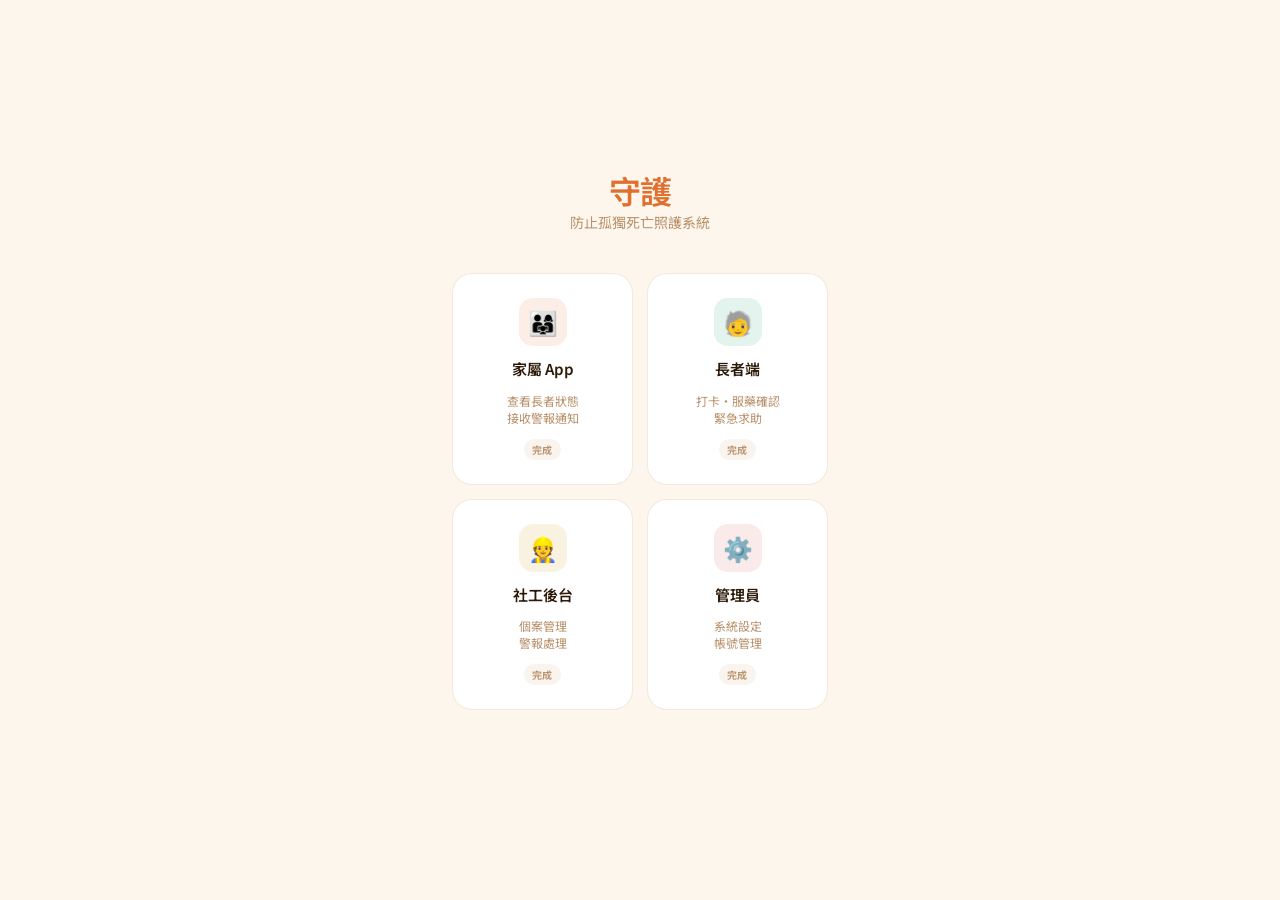
==== commit 9dc8939c: "開發 開發" ====
--- a/index.html
+++ b/index.html
@@ -133,18 +133,18 @@
       <div class="role-card-badge">完成</div>
     </a>
 
-    <a class="role-card" href="#" style="pointer-events: none; opacity: 0.5;">
+    <a class="role-card" href="social-worker.html">
       <div class="role-card-icon social">👷</div>
       <div class="role-card-name">社工後台</div>
       <div class="role-card-desc">個案管理<br>警報處理</div>
-      <div class="role-card-badge wip">開發中</div>
+      <div class="role-card-badge">完成</div>
     </a>
 
-    <a class="role-card" href="#" style="pointer-events: none; opacity: 0.5;">
+    <a class="role-card" href="admin.html">
       <div class="role-card-icon admin">⚙️</div>
       <div class="role-card-name">管理員</div>
       <div class="role-card-desc">系統設定<br>帳號管理</div>
-      <div class="role-card-badge wip">開發中</div>
+      <div class="role-card-badge">完成</div>
     </a>
 
   </div>
--- a/css/main.css
+++ b/css/main.css
@@ -247,6 +247,12 @@
   border: 0.125rem solid var(--color-bg);
 }
 
+.view-caregiver .top-bar > .top-bar-left {
+  display: flex;
+  flex-direction: column;
+  gap: 0.125rem;
+}
+
 .view-caregiver .top-bar--inner .top-bar-left {
   display: flex;
   align-items: center;
@@ -286,6 +292,17 @@
   color: var(--color-accent);
   cursor: pointer;
   opacity: 0.85;
+}
+
+.view-caregiver .role-switch-link {
+  font-size: 0.6875rem;
+  color: var(--color-text-dim);
+  text-decoration: none;
+  letter-spacing: 0.02em;
+  transition: color 0.15s;
+}
+.view-caregiver .role-switch-link:hover {
+  color: var(--color-accent);
 }
 
 .bottom-nav {
@@ -1977,6 +1994,23 @@
   gap: 1.125rem;
 }
 
+.view-elder .top-bar-left {
+  display: flex;
+  flex-direction: column;
+  gap: 0.25rem;
+}
+
+.view-elder .role-switch-link {
+  font-size: 0.75rem;
+  color: var(--color-text-dim);
+  text-decoration: none;
+  letter-spacing: 0.02em;
+  transition: color 0.15s;
+}
+.view-elder .role-switch-link:hover {
+  color: var(--color-accent);
+}
+
 .view-elder .notif-icon-btn {
   width: 3rem;
   height: 3rem;
@@ -2014,7 +2048,6 @@
 }
 
 .view-elder .clock-display {
-  flex: 1;
   min-width: 0;
 }
 
@@ -3169,4 +3202,2816 @@
   text-align: center;
   color: var(--color-text-dim);
   font-size: 0.875rem;
-}+}
+
+.view-social-worker .panel-toolbar {
+  display: flex;
+  align-items: center;
+  gap: 0.875rem;
+  padding: 0.875rem 1.375rem;
+  border-bottom: 0.0625rem solid var(--color-border-subtle);
+  flex-wrap: wrap;
+}
+
+.view-social-worker .search-box {
+  position: relative;
+  flex: 1;
+  min-width: 12rem;
+}
+.view-social-worker .search-box .search-icon {
+  position: absolute;
+  left: 0.75rem;
+  top: 50%;
+  transform: translateY(-50%);
+  color: var(--color-text-dim);
+  font-size: 0.8125rem;
+  pointer-events: none;
+}
+.view-social-worker .search-box input {
+  width: 100%;
+  height: 2.125rem;
+  padding: 0 0.875rem 0 2.25rem;
+  background: var(--color-bg);
+  border: 0.0625rem solid var(--color-border);
+  border-radius: var(--radius-md);
+  font-family: var(--font-ui);
+  font-size: 0.875rem;
+  color: var(--color-text-primary);
+  outline: none;
+  transition: border-color 0.12s;
+}
+.view-social-worker .search-box input::placeholder {
+  color: var(--color-text-dim);
+}
+.view-social-worker .search-box input:focus {
+  border-color: var(--color-accent);
+}
+
+.view-social-worker .filter-tabs {
+  display: flex;
+  gap: 0.25rem;
+  flex-shrink: 0;
+}
+
+.view-social-worker .filter-tab-btn {
+  padding: 0.3125rem 0.75rem;
+  border-radius: 10rem;
+  font-size: 0.8125rem;
+  color: var(--color-text-secondary);
+  background: transparent;
+  border: 0.0625rem solid var(--color-border);
+  cursor: pointer;
+  transition: background 0.12s, color 0.12s, border-color 0.12s;
+  white-space: nowrap;
+  display: flex;
+  align-items: center;
+  gap: 0.3125rem;
+}
+.view-social-worker .filter-tab-btn .tab-count {
+  font-size: 0.6875rem;
+  background: var(--color-border-subtle);
+  padding: 0.0625rem 0.375rem;
+  border-radius: 10rem;
+  line-height: 1.5;
+}
+.view-social-worker .filter-tab-btn:hover {
+  background: var(--color-surface-raised);
+  border-color: var(--color-text-dim);
+  color: var(--color-text-primary);
+}
+.view-social-worker .filter-tab-btn.active {
+  background: var(--color-accent-dim);
+  color: var(--color-accent);
+  border-color: transparent;
+  font-weight: 500;
+}
+.view-social-worker .filter-tab-btn.active-danger {
+  background: var(--color-red-dim);
+  color: var(--color-red);
+  border-color: transparent;
+  font-weight: 500;
+}
+.view-social-worker .filter-tab-btn.active-warn {
+  background: var(--color-yellow-dim);
+  color: var(--color-yellow);
+  border-color: transparent;
+  font-weight: 500;
+}
+.view-social-worker .filter-tab-btn.active-ok {
+  background: var(--color-green-dim);
+  color: var(--color-green);
+  border-color: transparent;
+  font-weight: 500;
+}
+
+.view-social-worker .add-btn {
+  display: flex;
+  align-items: center;
+  gap: 0.375rem;
+  padding: 0.375rem 0.875rem;
+  background: var(--color-accent);
+  color: #fff;
+  border-radius: var(--radius-md);
+  font-size: 0.8125rem;
+  font-weight: 500;
+  cursor: pointer;
+  transition: opacity 0.12s;
+  white-space: nowrap;
+  flex-shrink: 0;
+}
+.view-social-worker .add-btn:hover {
+  opacity: 0.85;
+}
+
+.view-social-worker .elders-table-head {
+  display: grid;
+  grid-template-columns: 0.25rem 2.5rem 1fr 7rem 7rem 7rem 9rem;
+  align-items: center;
+  gap: 1rem;
+  padding: 0.5rem 1.375rem;
+  font-size: 0.6875rem;
+  font-weight: 500;
+  color: var(--color-text-dim);
+  text-transform: uppercase;
+  letter-spacing: 0.06em;
+  background: var(--color-bg);
+  border-bottom: 0.0625rem solid var(--color-border-subtle);
+}
+
+.view-social-worker .elder-card-row {
+  display: grid;
+  grid-template-columns: 0.25rem 2.5rem 1fr 7rem 7rem 7rem 9rem;
+  align-items: center;
+  gap: 1rem;
+  padding: 0.875rem 1.375rem;
+  border-bottom: 0.0625rem solid var(--color-border-subtle);
+  cursor: pointer;
+  transition: background 0.1s;
+}
+.view-social-worker .elder-card-row:last-child {
+  border-bottom: none;
+}
+.view-social-worker .elder-card-row:hover {
+  background: var(--color-surface-raised);
+}
+
+.view-social-worker .elder-card-bar {
+  width: 0.25rem;
+  height: 2rem;
+  border-radius: 0.25rem;
+  flex-shrink: 0;
+}
+.view-social-worker .elder-card-bar.bar-ok {
+  background: var(--color-green);
+}
+.view-social-worker .elder-card-bar.bar-warn {
+  background: var(--color-yellow);
+}
+.view-social-worker .elder-card-bar.bar-danger {
+  background: var(--color-red);
+}
+
+.view-social-worker .elder-card-meta {
+  min-width: 0;
+}
+.view-social-worker .elder-card-meta .elder-card-name {
+  font-size: 0.875rem;
+  font-weight: 500;
+  color: var(--color-text-primary);
+  line-height: 1.3;
+  white-space: nowrap;
+  overflow: hidden;
+  text-overflow: ellipsis;
+}
+.view-social-worker .elder-card-meta .elder-card-info {
+  font-size: 0.75rem;
+  color: var(--color-text-dim);
+  margin-top: 0.125rem;
+}
+
+.view-social-worker .elder-card-stat {
+  text-align: center;
+}
+.view-social-worker .elder-card-stat .stat-num {
+  font-family: var(--font-display);
+  font-size: 1.125rem;
+  font-weight: 600;
+  line-height: 1;
+  color: var(--color-text-primary);
+}
+.view-social-worker .elder-card-stat .stat-num.score-low {
+  color: var(--color-green);
+}
+.view-social-worker .elder-card-stat .stat-num.score-mid {
+  color: var(--color-yellow);
+}
+.view-social-worker .elder-card-stat .stat-num.score-high {
+  color: var(--color-red);
+}
+.view-social-worker .elder-card-stat .stat-sub {
+  font-size: 0.6875rem;
+  color: var(--color-text-dim);
+  margin-top: 0.125rem;
+}
+
+.view-social-worker .elder-card-actions {
+  display: flex;
+  align-items: center;
+  gap: 0.375rem;
+  justify-content: flex-end;
+}
+
+.view-social-worker .action-icon-btn {
+  width: 1.875rem;
+  height: 1.875rem;
+  border-radius: 50%;
+  display: flex;
+  align-items: center;
+  justify-content: center;
+  font-size: 0.875rem;
+  cursor: pointer;
+  transition: background 0.12s, color 0.12s;
+  color: var(--color-text-secondary);
+  flex-shrink: 0;
+}
+.view-social-worker .action-icon-btn:hover {
+  background: var(--color-surface-raised);
+}
+.view-social-worker .action-icon-btn.btn-call {
+  color: var(--color-green);
+}
+.view-social-worker .action-icon-btn.btn-call:hover {
+  background: var(--color-green-dim);
+}
+.view-social-worker .action-icon-btn.btn-visit {
+  color: var(--color-blue);
+}
+.view-social-worker .action-icon-btn.btn-visit:hover {
+  background: rgba(48, 96, 192, 0.1);
+}
+
+.view-social-worker .detail-link-btn {
+  padding: 0.25rem 0.6875rem;
+  border-radius: var(--radius-sm);
+  font-size: 0.8125rem;
+  color: var(--color-accent);
+  border: 0.0625rem solid rgba(224, 112, 48, 0.35);
+  cursor: pointer;
+  transition: background 0.12s;
+  white-space: nowrap;
+}
+.view-social-worker .detail-link-btn:hover {
+  background: var(--color-accent-dim);
+}
+
+.view-social-worker .elders-footer {
+  padding: 0.875rem 1.375rem;
+  display: flex;
+  align-items: center;
+  justify-content: space-between;
+  border-top: 0.0625rem solid var(--color-border-subtle);
+}
+.view-social-worker .elders-footer .elders-count {
+  font-size: 0.8125rem;
+  color: var(--color-text-dim);
+}
+
+.view-social-worker .alert-summary-bar {
+  display: flex;
+  align-items: center;
+  gap: 1.25rem;
+  padding: 1rem 1.375rem;
+  background: var(--color-red-dim);
+  border-radius: var(--radius-lg);
+  margin-bottom: 1.25rem;
+}
+.view-social-worker .alert-summary-bar.bar-yellow {
+  background: var(--color-yellow-dim);
+}
+.view-social-worker .alert-summary-bar.bar-yellow .asb-icon {
+  color: var(--color-yellow);
+}
+.view-social-worker .alert-summary-bar.bar-yellow .asb-count {
+  color: var(--color-yellow);
+}
+.view-social-worker .alert-summary-bar.bar-green {
+  background: var(--color-green-dim);
+}
+.view-social-worker .alert-summary-bar.bar-green .asb-icon {
+  color: var(--color-green);
+}
+.view-social-worker .alert-summary-bar.bar-green .asb-count {
+  color: var(--color-green);
+}
+.view-social-worker .alert-summary-bar.bar-green .asb-label {
+  color: var(--color-green);
+}
+.view-social-worker .alert-summary-bar .asb-icon {
+  font-size: 1.5rem;
+  color: var(--color-red);
+  flex-shrink: 0;
+}
+.view-social-worker .alert-summary-bar .asb-body {
+  flex: 1;
+  min-width: 0;
+}
+.view-social-worker .alert-summary-bar .asb-count {
+  font-family: var(--font-display);
+  font-size: 1.375rem;
+  font-weight: 700;
+  color: var(--color-red);
+  line-height: 1;
+}
+.view-social-worker .alert-summary-bar .asb-label {
+  font-size: 0.8125rem;
+  color: var(--color-text-secondary);
+  margin-top: 0.1875rem;
+}
+.view-social-worker .alert-summary-bar .asb-time {
+  font-size: 0.75rem;
+  color: var(--color-text-dim);
+  white-space: nowrap;
+}
+
+.view-social-worker .alert-filter-row {
+  display: flex;
+  align-items: center;
+  gap: 0.375rem;
+  margin-bottom: 1rem;
+}
+
+.view-social-worker .alert-feed-sw {
+  display: flex;
+  flex-direction: column;
+  gap: 0.75rem;
+}
+
+.view-social-worker .alert-card-sw {
+  background: var(--color-surface);
+  border: 0.0625rem solid var(--color-border);
+  border-radius: var(--radius-lg);
+  overflow: hidden;
+  transition: box-shadow 0.15s;
+}
+.view-social-worker .alert-card-sw:hover {
+  box-shadow: 0 0.25rem 1rem rgba(44, 26, 8, 0.07);
+}
+.view-social-worker .alert-card-sw.level-red {
+  border-left: 0.25rem solid var(--color-red);
+}
+.view-social-worker .alert-card-sw.level-yellow {
+  border-left: 0.25rem solid var(--color-yellow);
+}
+.view-social-worker .alert-card-sw.level-green {
+  border-left: 0.25rem solid var(--color-green);
+}
+
+.view-social-worker .ac-header {
+  display: flex;
+  align-items: flex-start;
+  gap: 0.875rem;
+  padding: 1rem 1.25rem;
+}
+.view-social-worker .ac-header .ac-level-icon {
+  width: 2.25rem;
+  height: 2.25rem;
+  border-radius: 50%;
+  display: flex;
+  align-items: center;
+  justify-content: center;
+  flex-shrink: 0;
+  font-size: 1rem;
+}
+.view-social-worker .ac-header .ac-level-icon.icon-red {
+  background: var(--color-red-dim);
+  color: var(--color-red);
+}
+.view-social-worker .ac-header .ac-level-icon.icon-yellow {
+  background: var(--color-yellow-dim);
+  color: var(--color-yellow);
+}
+.view-social-worker .ac-header .ac-level-icon.icon-green {
+  background: var(--color-green-dim);
+  color: var(--color-green);
+}
+.view-social-worker .ac-header .ac-body {
+  flex: 1;
+  min-width: 0;
+}
+.view-social-worker .ac-header .ac-who {
+  font-size: 0.9375rem;
+  font-weight: 500;
+  color: var(--color-text-primary);
+  line-height: 1.3;
+}
+.view-social-worker .ac-header .ac-what {
+  font-size: 0.8125rem;
+  color: var(--color-text-secondary);
+  margin-top: 0.25rem;
+  line-height: 1.45;
+}
+.view-social-worker .ac-header .ac-meta {
+  display: flex;
+  align-items: center;
+  gap: 0.625rem;
+  margin-top: 0.5rem;
+}
+.view-social-worker .ac-header .ac-meta .ac-time {
+  font-size: 0.75rem;
+  color: var(--color-text-dim);
+}
+.view-social-worker .ac-header .ac-badge {
+  display: inline-flex;
+  align-items: center;
+  font-size: 0.6875rem;
+  font-weight: 500;
+  padding: 0.125rem 0.5rem;
+  border-radius: 10rem;
+  white-space: nowrap;
+}
+.view-social-worker .ac-header .ac-badge.badge-red {
+  background: var(--color-red-dim);
+  color: var(--color-red);
+}
+.view-social-worker .ac-header .ac-badge.badge-yellow {
+  background: var(--color-yellow-dim);
+  color: var(--color-yellow);
+}
+.view-social-worker .ac-header .ac-badge.badge-green {
+  background: var(--color-green-dim);
+  color: var(--color-green);
+}
+
+.view-social-worker .ac-footer {
+  display: flex;
+  align-items: center;
+  justify-content: space-between;
+  padding: 0.625rem 1.25rem;
+  background: var(--color-bg);
+  border-top: 0.0625rem solid var(--color-border-subtle);
+  gap: 0.5rem;
+}
+.view-social-worker .ac-footer .ac-assignee {
+  font-size: 0.75rem;
+  color: var(--color-text-dim);
+}
+.view-social-worker .ac-footer .ac-assignee b {
+  color: var(--color-text-secondary);
+  font-weight: 500;
+}
+.view-social-worker .ac-footer .ac-actions {
+  display: flex;
+  gap: 0.5rem;
+}
+
+.view-social-worker .ac-btn {
+  padding: 0.3125rem 0.75rem;
+  border-radius: var(--radius-sm);
+  font-size: 0.8125rem;
+  cursor: pointer;
+  transition: opacity 0.12s, background 0.12s;
+  white-space: nowrap;
+  font-weight: 500;
+}
+.view-social-worker .ac-btn.ac-btn-primary {
+  background: var(--color-accent);
+  color: #fff;
+}
+.view-social-worker .ac-btn.ac-btn-primary:hover {
+  opacity: 0.85;
+}
+.view-social-worker .ac-btn.ac-btn-ghost {
+  background: transparent;
+  color: var(--color-text-secondary);
+  border: 0.0625rem solid var(--color-border);
+}
+.view-social-worker .ac-btn.ac-btn-ghost:hover {
+  background: var(--color-surface-raised);
+}
+.view-social-worker .ac-btn.ac-btn-resolve {
+  background: var(--color-green-dim);
+  color: var(--color-green);
+}
+.view-social-worker .ac-btn.ac-btn-resolve:hover {
+  opacity: 0.8;
+}
+
+.view-social-worker .visits-layout {
+  display: grid;
+  grid-template-columns: 1fr 20rem;
+  gap: 1.25rem;
+  align-items: start;
+}
+
+.view-social-worker .calendar-panel {
+  background: var(--color-surface);
+  border: 0.0625rem solid var(--color-border);
+  border-radius: var(--radius-lg);
+  overflow: hidden;
+}
+
+.view-social-worker .cal-header {
+  display: flex;
+  align-items: center;
+  justify-content: space-between;
+  padding: 1rem 1.375rem;
+  border-bottom: 0.0625rem solid var(--color-border-subtle);
+}
+.view-social-worker .cal-header .cal-month {
+  font-family: var(--font-display);
+  font-size: 1rem;
+  font-weight: 600;
+  color: var(--color-text-primary);
+}
+.view-social-worker .cal-header .cal-nav-btn {
+  width: 1.875rem;
+  height: 1.875rem;
+  border-radius: 50%;
+  display: flex;
+  align-items: center;
+  justify-content: center;
+  color: var(--color-text-secondary);
+  cursor: pointer;
+  transition: background 0.12s;
+}
+.view-social-worker .cal-header .cal-nav-btn:hover {
+  background: var(--color-surface-raised);
+}
+
+.view-social-worker .cal-weekdays {
+  display: grid;
+  grid-template-columns: repeat(7, 1fr);
+  padding: 0.5rem 0.75rem 0;
+}
+.view-social-worker .cal-weekdays span {
+  text-align: center;
+  font-size: 0.6875rem;
+  font-weight: 500;
+  color: var(--color-text-dim);
+  text-transform: uppercase;
+  letter-spacing: 0.05em;
+  padding-bottom: 0.375rem;
+}
+
+.view-social-worker .cal-grid {
+  display: grid;
+  grid-template-columns: repeat(7, 1fr);
+  gap: 0;
+  padding: 0 0.75rem 0.75rem;
+}
+
+.view-social-worker .cal-day {
+  position: relative;
+  aspect-ratio: 1;
+  display: flex;
+  flex-direction: column;
+  align-items: center;
+  justify-content: flex-start;
+  padding: 0.375rem 0.25rem 0.25rem;
+  border-radius: var(--radius-sm);
+  cursor: pointer;
+  transition: background 0.12s;
+}
+.view-social-worker .cal-day:hover {
+  background: var(--color-surface-raised);
+}
+.view-social-worker .cal-day.other-month .cal-day-num {
+  color: var(--color-text-dim);
+  opacity: 0.4;
+}
+.view-social-worker .cal-day.today .cal-day-num {
+  background: var(--color-accent);
+  color: #fff;
+  border-radius: 50%;
+  width: 1.5rem;
+  height: 1.5rem;
+  display: flex;
+  align-items: center;
+  justify-content: center;
+  font-weight: 600;
+}
+.view-social-worker .cal-day.selected {
+  background: var(--color-accent-dim);
+}
+.view-social-worker .cal-day.selected .cal-day-num {
+  color: var(--color-accent);
+  font-weight: 600;
+}
+.view-social-worker .cal-day .cal-day-num {
+  font-size: 0.8125rem;
+  color: var(--color-text-primary);
+  line-height: 1.5rem;
+  width: 1.5rem;
+  height: 1.5rem;
+  text-align: center;
+  flex-shrink: 0;
+}
+.view-social-worker .cal-day .cal-dots {
+  display: flex;
+  gap: 0.125rem;
+  margin-top: 0.125rem;
+  flex-wrap: wrap;
+  justify-content: center;
+}
+.view-social-worker .cal-day .cal-dot {
+  width: 0.3125rem;
+  height: 0.3125rem;
+  border-radius: 50%;
+}
+.view-social-worker .cal-day .cal-dot.dot-done {
+  background: var(--color-green);
+}
+.view-social-worker .cal-day .cal-dot.dot-pending {
+  background: var(--color-accent);
+}
+.view-social-worker .cal-day .cal-dot.dot-urgent {
+  background: var(--color-red);
+}
+
+.view-social-worker .day-detail-panel {
+  display: flex;
+  flex-direction: column;
+  gap: 1rem;
+}
+
+.view-social-worker .day-detail-header {
+  background: var(--color-surface);
+  border: 0.0625rem solid var(--color-border);
+  border-radius: var(--radius-lg);
+  padding: 1.125rem 1.25rem;
+}
+.view-social-worker .day-detail-header .day-detail-date {
+  font-family: var(--font-display);
+  font-size: 1.125rem;
+  font-weight: 600;
+  color: var(--color-text-primary);
+  line-height: 1.2;
+}
+.view-social-worker .day-detail-header .day-detail-sub {
+  font-size: 0.8125rem;
+  color: var(--color-text-dim);
+  margin-top: 0.25rem;
+}
+
+.view-social-worker .day-visits-panel {
+  background: var(--color-surface);
+  border: 0.0625rem solid var(--color-border);
+  border-radius: var(--radius-lg);
+  overflow: hidden;
+}
+
+.view-social-worker .day-visit-item {
+  display: flex;
+  align-items: flex-start;
+  gap: 0.75rem;
+  padding: 0.875rem 1.25rem;
+  border-bottom: 0.0625rem solid var(--color-border-subtle);
+  transition: background 0.1s;
+}
+.view-social-worker .day-visit-item:last-child {
+  border-bottom: none;
+}
+.view-social-worker .day-visit-item:hover {
+  background: var(--color-surface-raised);
+}
+.view-social-worker .day-visit-item .dvi-time {
+  font-size: 0.8125rem;
+  font-weight: 500;
+  color: var(--color-accent);
+  min-width: 2.875rem;
+  flex-shrink: 0;
+  padding-top: 0.0625rem;
+}
+.view-social-worker .day-visit-item .dvi-line {
+  width: 0.125rem;
+  align-self: stretch;
+  background: var(--color-border-subtle);
+  border-radius: 0.125rem;
+  flex-shrink: 0;
+  margin-top: 0.25rem;
+}
+.view-social-worker .day-visit-item .dvi-body {
+  flex: 1;
+  min-width: 0;
+}
+.view-social-worker .day-visit-item .dvi-name {
+  font-size: 0.875rem;
+  font-weight: 500;
+  color: var(--color-text-primary);
+  line-height: 1.3;
+}
+.view-social-worker .day-visit-item .dvi-type {
+  font-size: 0.75rem;
+  color: var(--color-text-dim);
+  margin-top: 0.125rem;
+}
+.view-social-worker .day-visit-item .dvi-tag {
+  font-size: 0.6875rem;
+  font-weight: 500;
+  padding: 0.125rem 0.5rem;
+  border-radius: 10rem;
+  white-space: nowrap;
+  flex-shrink: 0;
+  margin-top: 0.1875rem;
+}
+.view-social-worker .day-visit-item .dvi-tag.tag-done {
+  background: var(--color-green-dim);
+  color: var(--color-green);
+}
+.view-social-worker .day-visit-item .dvi-tag.tag-upcoming {
+  background: var(--color-accent-dim);
+  color: var(--color-accent);
+}
+.view-social-worker .day-visit-item .dvi-tag.tag-urgent {
+  background: var(--color-red-dim);
+  color: var(--color-red);
+}
+
+.view-social-worker .add-visit-btn {
+  width: 100%;
+  padding: 0.75rem;
+  display: flex;
+  align-items: center;
+  justify-content: center;
+  gap: 0.375rem;
+  font-size: 0.8125rem;
+  color: var(--color-accent);
+  background: transparent;
+  border: 0.0625rem dashed rgba(224, 112, 48, 0.4);
+  border-radius: var(--radius-lg);
+  cursor: pointer;
+  transition: background 0.12s, border-color 0.12s;
+}
+.view-social-worker .add-visit-btn:hover {
+  background: var(--color-accent-dim);
+  border-color: var(--color-accent);
+}
+
+.view-social-worker .report-month-nav {
+  display: flex;
+  align-items: center;
+  justify-content: space-between;
+  margin-bottom: 1.25rem;
+}
+.view-social-worker .report-month-nav .rmn-title {
+  font-family: var(--font-display);
+  font-size: 1.125rem;
+  font-weight: 600;
+  color: var(--color-text-primary);
+}
+.view-social-worker .report-month-nav .rmn-controls {
+  display: flex;
+  align-items: center;
+  gap: 0.625rem;
+}
+.view-social-worker .report-month-nav .rmn-btn {
+  width: 1.875rem;
+  height: 1.875rem;
+  border-radius: 50%;
+  display: flex;
+  align-items: center;
+  justify-content: center;
+  color: var(--color-text-secondary);
+  cursor: pointer;
+  border: 0.0625rem solid var(--color-border);
+  transition: background 0.12s;
+}
+.view-social-worker .report-month-nav .rmn-btn:hover {
+  background: var(--color-surface-raised);
+}
+.view-social-worker .report-month-nav .rmn-month {
+  font-size: 0.9375rem;
+  font-weight: 500;
+  color: var(--color-text-primary);
+  min-width: 7rem;
+  text-align: center;
+}
+.view-social-worker .report-month-nav .export-btn {
+  display: flex;
+  align-items: center;
+  gap: 0.375rem;
+  padding: 0.375rem 0.875rem;
+  background: var(--color-accent);
+  color: #fff;
+  border-radius: var(--radius-md);
+  font-size: 0.8125rem;
+  font-weight: 500;
+  cursor: pointer;
+  transition: opacity 0.12s;
+}
+.view-social-worker .report-month-nav .export-btn:hover {
+  opacity: 0.85;
+}
+
+.view-social-worker .report-stats {
+  display: grid;
+  grid-template-columns: repeat(4, 1fr);
+  gap: 1rem;
+  margin-bottom: 1.25rem;
+}
+
+.view-social-worker .report-charts {
+  display: grid;
+  grid-template-columns: 1fr 18rem;
+  gap: 1.25rem;
+  margin-bottom: 1.25rem;
+  align-items: start;
+}
+
+.view-social-worker .bar-chart-panel {
+  background: var(--color-surface);
+  border: 0.0625rem solid var(--color-border);
+  border-radius: var(--radius-lg);
+  overflow: hidden;
+}
+
+.view-social-worker .bar-chart-body {
+  padding: 1.25rem;
+  display: flex;
+  flex-direction: column;
+  gap: 0.75rem;
+}
+
+.view-social-worker .bar-row {
+  display: flex;
+  align-items: center;
+  gap: 0.875rem;
+}
+.view-social-worker .bar-row .bar-label {
+  font-size: 0.8125rem;
+  color: var(--color-text-secondary);
+  min-width: 3.5rem;
+  text-align: right;
+  flex-shrink: 0;
+}
+.view-social-worker .bar-row .bar-track {
+  flex: 1;
+  height: 1.5rem;
+  background: var(--color-bg);
+  border-radius: var(--radius-sm);
+  overflow: hidden;
+  position: relative;
+}
+.view-social-worker .bar-row .bar-fill {
+  height: 100%;
+  background: linear-gradient(90deg, var(--color-accent-dim), var(--color-accent));
+  border-radius: var(--radius-sm);
+  transition: width 0.4s cubic-bezier(0.4, 0, 0.2, 1);
+  display: flex;
+  align-items: center;
+  justify-content: flex-end;
+  padding-right: 0.5rem;
+}
+.view-social-worker .bar-row .bar-fill.fill-low {
+  background: linear-gradient(90deg, var(--color-green-dim), var(--color-green));
+}
+.view-social-worker .bar-row .bar-fill.fill-medium {
+  background: linear-gradient(90deg, var(--color-accent-dim), var(--color-accent));
+}
+.view-social-worker .bar-row .bar-fill.fill-high {
+  background: linear-gradient(90deg, var(--color-red-dim), var(--color-red));
+}
+.view-social-worker .bar-row .bar-value {
+  font-size: 0.6875rem;
+  font-weight: 600;
+  color: #fff;
+  white-space: nowrap;
+}
+.view-social-worker .bar-row .bar-count {
+  font-size: 0.8125rem;
+  font-weight: 500;
+  color: var(--color-text-secondary);
+  min-width: 1.5rem;
+  flex-shrink: 0;
+}
+
+.view-social-worker .donut-panel {
+  background: var(--color-surface);
+  border: 0.0625rem solid var(--color-border);
+  border-radius: var(--radius-lg);
+  overflow: hidden;
+}
+
+.view-social-worker .donut-body {
+  padding: 1.25rem;
+  display: flex;
+  flex-direction: column;
+  align-items: center;
+  gap: 1rem;
+}
+
+.view-social-worker .donut-wrap {
+  position: relative;
+  width: 9rem;
+  height: 9rem;
+}
+.view-social-worker .donut-wrap svg {
+  width: 100%;
+  height: 100%;
+  transform: rotate(-90deg);
+}
+.view-social-worker .donut-wrap .donut-center {
+  position: absolute;
+  top: 50%;
+  left: 50%;
+  transform: translate(-50%, -50%);
+  text-align: center;
+  line-height: 1.2;
+}
+.view-social-worker .donut-wrap .donut-center .donut-total {
+  font-family: var(--font-display);
+  font-size: 1.75rem;
+  font-weight: 700;
+  color: var(--color-text-primary);
+}
+.view-social-worker .donut-wrap .donut-center .donut-sub {
+  font-size: 0.6875rem;
+  color: var(--color-text-dim);
+}
+
+.view-social-worker .donut-legend {
+  width: 100%;
+  display: flex;
+  flex-direction: column;
+  gap: 0.5rem;
+}
+
+.view-social-worker .legend-item {
+  display: flex;
+  align-items: center;
+  justify-content: space-between;
+  gap: 0.5rem;
+}
+.view-social-worker .legend-item .legend-dot {
+  width: 0.5rem;
+  height: 0.5rem;
+  border-radius: 50%;
+  flex-shrink: 0;
+}
+.view-social-worker .legend-item .legend-label {
+  flex: 1;
+  font-size: 0.8125rem;
+  color: var(--color-text-secondary);
+}
+.view-social-worker .legend-item .legend-count {
+  font-size: 0.875rem;
+  font-weight: 600;
+  color: var(--color-text-primary);
+}
+.view-social-worker .legend-item .legend-pct {
+  font-size: 0.75rem;
+  color: var(--color-text-dim);
+  min-width: 2.5rem;
+  text-align: right;
+}
+
+.view-social-worker .report-table-panel {
+  background: var(--color-surface);
+  border: 0.0625rem solid var(--color-border);
+  border-radius: var(--radius-lg);
+  overflow: hidden;
+}
+
+.view-social-worker .report-table {
+  width: 100%;
+  border-collapse: collapse;
+}
+.view-social-worker .report-table th {
+  font-size: 0.6875rem;
+  font-weight: 500;
+  color: var(--color-text-dim);
+  text-transform: uppercase;
+  letter-spacing: 0.06em;
+  padding: 0.625rem 1.375rem;
+  background: var(--color-bg);
+  border-bottom: 0.0625rem solid var(--color-border-subtle);
+  text-align: left;
+}
+.view-social-worker .report-table th:not(:first-child) {
+  text-align: center;
+}
+.view-social-worker .report-table td {
+  padding: 0.75rem 1.375rem;
+  font-size: 0.875rem;
+  color: var(--color-text-secondary);
+  border-bottom: 0.0625rem solid var(--color-border-subtle);
+  text-align: left;
+}
+.view-social-worker .report-table td:not(:first-child) {
+  text-align: center;
+}
+.view-social-worker .report-table td.td-name {
+  font-weight: 500;
+  color: var(--color-text-primary);
+}
+.view-social-worker .report-table td.td-num {
+  font-family: var(--font-display);
+  font-weight: 600;
+  color: var(--color-text-primary);
+}
+.view-social-worker .report-table tr:last-child td {
+  border-bottom: none;
+}
+.view-social-worker .report-table tr:hover td {
+  background: var(--color-surface-raised);
+}
+.view-social-worker .report-table .trend-up {
+  color: var(--color-green);
+  font-size: 0.75rem;
+}
+.view-social-worker .report-table .trend-down {
+  color: var(--color-red);
+  font-size: 0.75rem;
+}
+.view-social-worker .report-table .trend-flat {
+  color: var(--color-text-dim);
+  font-size: 0.75rem;
+}
+
+.view-social-worker .settings-layout {
+  display: grid;
+  grid-template-columns: 1fr 22rem;
+  gap: 1.25rem;
+  align-items: start;
+}
+
+.view-social-worker .settings-col {
+  display: flex;
+  flex-direction: column;
+  gap: 1.25rem;
+}
+
+.view-social-worker .settings-section {
+  background: var(--color-surface);
+  border: 0.0625rem solid var(--color-border);
+  border-radius: var(--radius-lg);
+  overflow: hidden;
+}
+
+.view-social-worker .settings-section-head {
+  padding: 0.875rem 1.375rem;
+  border-bottom: 0.0625rem solid var(--color-border-subtle);
+  font-size: 0.875rem;
+  font-weight: 600;
+  color: var(--color-text-primary);
+}
+
+.view-social-worker .profile-card-sw {
+  display: flex;
+  align-items: center;
+  gap: 1.25rem;
+  padding: 1.375rem;
+  border-bottom: 0.0625rem solid var(--color-border-subtle);
+}
+.view-social-worker .profile-card-sw .profile-avatar-lg {
+  width: 4rem;
+  height: 4rem;
+  border-radius: 50%;
+  background: linear-gradient(135deg, var(--color-accent-dim), rgba(224, 112, 48, 0.25));
+  color: var(--color-accent);
+  font-family: var(--font-display);
+  font-size: 1.5rem;
+  font-weight: 700;
+  display: flex;
+  align-items: center;
+  justify-content: center;
+  flex-shrink: 0;
+}
+.view-social-worker .profile-card-sw .profile-info-sw {
+  flex: 1;
+  min-width: 0;
+}
+.view-social-worker .profile-card-sw .profile-info-sw .profile-name-sw {
+  font-size: 1rem;
+  font-weight: 600;
+  color: var(--color-text-primary);
+  line-height: 1.3;
+}
+.view-social-worker .profile-card-sw .profile-info-sw .profile-role-sw {
+  font-size: 0.8125rem;
+  color: var(--color-text-secondary);
+  margin-top: 0.125rem;
+}
+.view-social-worker .profile-card-sw .profile-info-sw .profile-id-sw {
+  font-size: 0.75rem;
+  color: var(--color-text-dim);
+  margin-top: 0.1875rem;
+}
+.view-social-worker .profile-card-sw .edit-profile-btn {
+  padding: 0.375rem 0.875rem;
+  border-radius: var(--radius-md);
+  font-size: 0.8125rem;
+  color: var(--color-accent);
+  border: 0.0625rem solid rgba(224, 112, 48, 0.35);
+  cursor: pointer;
+  transition: background 0.12s;
+  flex-shrink: 0;
+  white-space: nowrap;
+}
+.view-social-worker .profile-card-sw .edit-profile-btn:hover {
+  background: var(--color-accent-dim);
+}
+
+.view-social-worker .settings-field {
+  display: flex;
+  align-items: center;
+  justify-content: space-between;
+  gap: 1rem;
+  padding: 0.875rem 1.375rem;
+  border-bottom: 0.0625rem solid var(--color-border-subtle);
+}
+.view-social-worker .settings-field:last-child {
+  border-bottom: none;
+}
+.view-social-worker .settings-field .field-label {
+  font-size: 0.875rem;
+  color: var(--color-text-primary);
+  flex: 1;
+  min-width: 0;
+}
+.view-social-worker .settings-field .field-label .field-sub {
+  font-size: 0.75rem;
+  color: var(--color-text-dim);
+  margin-top: 0.125rem;
+}
+.view-social-worker .settings-field .field-value {
+  font-size: 0.875rem;
+  color: var(--color-text-secondary);
+  flex-shrink: 0;
+}
+
+.view-social-worker .toggle-wrap {
+  display: inline-flex;
+  align-items: center;
+  cursor: pointer;
+  flex-shrink: 0;
+}
+
+.view-social-worker .toggle-input {
+  position: absolute;
+  opacity: 0;
+  width: 0;
+  height: 0;
+  pointer-events: none;
+}
+.view-social-worker .toggle-input:checked + .toggle-track {
+  background: var(--color-accent);
+}
+.view-social-worker .toggle-input:checked + .toggle-track .toggle-thumb {
+  transform: translateX(1.25rem);
+}
+
+.view-social-worker .toggle-track {
+  position: relative;
+  width: 2.75rem;
+  height: 1.5rem;
+  background: var(--color-border);
+  border-radius: 10rem;
+  transition: background 0.2s;
+  flex-shrink: 0;
+}
+.view-social-worker .toggle-track .toggle-thumb {
+  position: absolute;
+  left: 0.1875rem;
+  top: 0.1875rem;
+  width: 1.125rem;
+  height: 1.125rem;
+  background: #fff;
+  border-radius: 50%;
+  box-shadow: 0 0.0625rem 0.25rem rgba(0, 0, 0, 0.18);
+  transition: transform 0.2s cubic-bezier(0.4, 0, 0.2, 1);
+}
+
+.view-social-worker .settings-logout-btn {
+  width: 100%;
+  padding: 0.875rem 1.375rem;
+  display: flex;
+  align-items: center;
+  justify-content: center;
+  gap: 0.5rem;
+  font-size: 0.875rem;
+  font-weight: 500;
+  color: var(--color-red);
+  background: transparent;
+  border: 0.0625rem solid rgba(201, 48, 40, 0.25);
+  border-radius: var(--radius-lg);
+  cursor: pointer;
+  transition: background 0.12s;
+}
+.view-social-worker .settings-logout-btn:hover {
+  background: var(--color-red-dim);
+}
+
+.view-social-worker .system-info-list {
+  display: flex;
+  flex-direction: column;
+}
+
+.view-social-worker .sil-item {
+  display: flex;
+  align-items: center;
+  justify-content: space-between;
+  padding: 0.75rem 1.375rem;
+  border-bottom: 0.0625rem solid var(--color-border-subtle);
+  font-size: 0.875rem;
+}
+.view-social-worker .sil-item:last-child {
+  border-bottom: none;
+}
+.view-social-worker .sil-item .sil-label {
+  color: var(--color-text-dim);
+}
+.view-social-worker .sil-item .sil-value {
+  color: var(--color-text-secondary);
+  font-weight: 500;
+}
+
+.view-admin .app-shell {
+  display: flex;
+  min-height: 100vh;
+}
+
+.view-admin .sidebar {
+  width: 13.75rem;
+  flex-shrink: 0;
+  background: var(--color-surface);
+  border-right: 0.0625rem solid var(--color-border);
+  display: flex;
+  flex-direction: column;
+  position: fixed;
+  top: 0;
+  left: 0;
+  bottom: 0;
+  z-index: 100;
+  overflow-y: auto;
+}
+
+.view-admin .main-area {
+  margin-left: 13.75rem;
+  flex: 1;
+  display: flex;
+  flex-direction: column;
+  min-height: 100vh;
+}
+
+.view-admin .page-content {
+  flex: 1;
+  padding: 1.75rem;
+  animation: fade-up 0.25s ease;
+}
+
+.view-admin .panel {
+  background: var(--color-surface);
+  border: 0.0625rem solid var(--color-border);
+  border-radius: var(--radius-lg);
+  overflow: hidden;
+}
+
+.view-admin .panel-head {
+  display: flex;
+  align-items: center;
+  justify-content: space-between;
+  padding: 1rem 1.375rem;
+  border-bottom: 0.0625rem solid var(--color-border-subtle);
+}
+.view-admin .panel-head .panel-title {
+  font-size: 0.9375rem;
+  font-weight: 600;
+  color: var(--color-text-primary);
+}
+.view-admin .panel-head .panel-action {
+  font-size: 0.8125rem;
+  color: var(--color-accent);
+  cursor: pointer;
+  transition: opacity 0.12s;
+}
+.view-admin .panel-head .panel-action:hover {
+  opacity: 0.65;
+}
+
+.view-admin .page-heading {
+  margin-bottom: 1.5rem;
+}
+.view-admin .page-heading .page-heading-title {
+  font-size: 1.125rem;
+  font-weight: 600;
+  color: var(--color-text-primary);
+  line-height: 1.3;
+}
+.view-admin .page-heading .page-heading-sub {
+  font-size: 0.8125rem;
+  color: var(--color-text-dim);
+  margin-top: 0.1875rem;
+}
+
+.view-admin .add-btn {
+  display: flex;
+  align-items: center;
+  gap: 0.375rem;
+  padding: 0.375rem 0.875rem;
+  background: var(--color-accent);
+  color: #fff;
+  border-radius: var(--radius-md);
+  font-size: 0.8125rem;
+  font-weight: 500;
+  cursor: pointer;
+  transition: opacity 0.12s;
+  white-space: nowrap;
+  flex-shrink: 0;
+}
+.view-admin .add-btn:hover {
+  opacity: 0.85;
+}
+
+.view-admin .empty-state {
+  padding: 2.5rem 1.375rem;
+  text-align: center;
+  color: var(--color-text-dim);
+  font-size: 0.875rem;
+}
+
+.view-admin .sidebar-brand {
+  padding: 1.375rem 1.25rem 1rem;
+  border-bottom: 0.0625rem solid var(--color-border-subtle);
+  flex-shrink: 0;
+}
+.view-admin .sidebar-brand .brand-logo {
+  font-family: var(--font-display);
+  font-size: 1.375rem;
+  font-weight: 600;
+  color: var(--color-accent);
+  letter-spacing: -0.03em;
+  line-height: 1;
+}
+.view-admin .sidebar-brand .brand-sub {
+  font-size: 0.6875rem;
+  color: var(--color-text-dim);
+  letter-spacing: 0.1em;
+  text-transform: uppercase;
+  margin-top: 0.3125rem;
+}
+
+.view-admin .sidebar-nav {
+  flex: 1;
+  padding: 0.875rem 0.75rem;
+  display: flex;
+  flex-direction: column;
+  gap: 0.125rem;
+}
+
+.view-admin .nav-item {
+  display: flex;
+  align-items: center;
+  gap: 0.625rem;
+  padding: 0.5625rem 0.75rem;
+  border-radius: var(--radius-md);
+  font-size: 0.875rem;
+  color: var(--color-text-secondary);
+  cursor: pointer;
+  transition: background 0.12s, color 0.12s;
+  text-decoration: none;
+  position: relative;
+  user-select: none;
+}
+.view-admin .nav-item .nav-icon {
+  width: 1.125rem;
+  height: 1.125rem;
+  display: flex;
+  align-items: center;
+  justify-content: center;
+  flex-shrink: 0;
+}
+.view-admin .nav-item .nav-label {
+  flex: 1;
+}
+.view-admin .nav-item .nav-badge {
+  background: var(--color-red);
+  color: #fff;
+  font-size: 0.625rem;
+  font-weight: 700;
+  padding: 0.0625rem 0.375rem;
+  border-radius: 10rem;
+  line-height: 1.5;
+  min-width: 1.25rem;
+  text-align: center;
+}
+.view-admin .nav-item .nav-badge.warn {
+  background: var(--color-yellow);
+}
+.view-admin .nav-item:hover {
+  background: var(--color-surface-raised);
+  color: var(--color-text-primary);
+}
+.view-admin .nav-item.active {
+  background: var(--color-accent-dim);
+  color: var(--color-accent);
+  font-weight: 500;
+}
+.view-admin .nav-item.active::before {
+  content: "";
+  position: absolute;
+  left: -0.75rem;
+  top: 50%;
+  transform: translateY(-50%);
+  width: 0.1875rem;
+  height: 1rem;
+  background: var(--color-accent);
+  border-radius: 0 0.125rem 0.125rem 0;
+}
+
+.view-admin .sidebar-footer {
+  padding: 0.875rem 1rem;
+  border-top: 0.0625rem solid var(--color-border-subtle);
+  flex-shrink: 0;
+}
+.view-admin .sidebar-footer .carer-profile {
+  display: flex;
+  align-items: center;
+  gap: 0.625rem;
+  padding: 0.5rem 0.625rem;
+  border-radius: var(--radius-md);
+  cursor: pointer;
+  transition: background 0.12s;
+  margin-bottom: 0.375rem;
+}
+.view-admin .sidebar-footer .carer-profile:hover {
+  background: var(--color-surface-raised);
+}
+.view-admin .sidebar-footer .admin-avatar {
+  width: 2rem;
+  height: 2rem;
+  border-radius: 50%;
+  background: linear-gradient(135deg, rgba(48, 96, 192, 0.12), rgba(48, 96, 192, 0.22));
+  color: var(--color-blue);
+  font-family: var(--font-display);
+  font-size: 0.875rem;
+  font-weight: 600;
+  display: flex;
+  align-items: center;
+  justify-content: center;
+  flex-shrink: 0;
+}
+.view-admin .sidebar-footer .carer-info {
+  flex: 1;
+  min-width: 0;
+}
+.view-admin .sidebar-footer .carer-info .carer-name {
+  font-size: 0.8125rem;
+  font-weight: 500;
+  color: var(--color-text-primary);
+  white-space: nowrap;
+  overflow: hidden;
+  text-overflow: ellipsis;
+}
+.view-admin .sidebar-footer .admin-role-badge {
+  display: inline-block;
+  font-size: 0.625rem;
+  font-weight: 600;
+  letter-spacing: 0.04em;
+  color: var(--color-blue);
+  background: rgba(48, 96, 192, 0.1);
+  padding: 0.125rem 0.4375rem;
+  border-radius: 10rem;
+  white-space: nowrap;
+  margin-top: 0.125rem;
+}
+.view-admin .sidebar-footer .logout-btn {
+  display: flex;
+  align-items: center;
+  gap: 0.375rem;
+  font-size: 0.8125rem;
+  color: var(--color-text-dim);
+  padding: 0.375rem 0.625rem;
+  border-radius: var(--radius-sm);
+  width: 100%;
+  transition: background 0.12s, color 0.12s;
+}
+.view-admin .sidebar-footer .logout-btn:hover {
+  background: var(--color-red-dim);
+  color: var(--color-red);
+}
+
+.view-admin .top-header {
+  height: 3.5rem;
+  background: var(--color-surface);
+  border-bottom: 0.0625rem solid var(--color-border);
+  display: flex;
+  align-items: center;
+  justify-content: space-between;
+  padding: 0 1.75rem;
+  position: sticky;
+  top: 0;
+  z-index: 50;
+  gap: 1rem;
+}
+
+.view-admin .header-left {
+  display: flex;
+  align-items: center;
+  gap: 0.5rem;
+}
+
+.view-admin .header-page-title {
+  font-size: 0.9375rem;
+  font-weight: 600;
+  color: var(--color-text-primary);
+}
+
+.view-admin .header-right {
+  display: flex;
+  align-items: center;
+  gap: 1rem;
+}
+
+.view-admin .header-date {
+  font-size: 0.8125rem;
+  color: var(--color-text-dim);
+}
+
+.view-admin .system-status-pill {
+  display: flex;
+  align-items: center;
+  gap: 0.375rem;
+  font-size: 0.75rem;
+  font-weight: 500;
+  color: var(--color-green);
+  background: var(--color-green-dim);
+  padding: 0.25rem 0.75rem;
+  border-radius: 10rem;
+  white-space: nowrap;
+}
+.view-admin .system-status-pill.status-warn {
+  color: var(--color-yellow);
+  background: var(--color-yellow-dim);
+}
+.view-admin .system-status-pill.status-danger {
+  color: var(--color-red);
+  background: var(--color-red-dim);
+}
+.view-admin .system-status-pill .status-dot-sm {
+  width: 0.4375rem;
+  height: 0.4375rem;
+  border-radius: 50%;
+  background: currentColor;
+  animation: dot-blink 2.5s ease-in-out infinite;
+  flex-shrink: 0;
+}
+
+.view-admin .header-notif-btn {
+  position: relative;
+  width: 2rem;
+  height: 2rem;
+  border-radius: 50%;
+  display: flex;
+  align-items: center;
+  justify-content: center;
+  color: var(--color-text-secondary);
+  transition: background 0.12s;
+  flex-shrink: 0;
+}
+.view-admin .header-notif-btn:hover {
+  background: var(--color-surface-raised);
+}
+.view-admin .header-notif-btn .notif-dot {
+  position: absolute;
+  top: 0.25rem;
+  right: 0.25rem;
+  width: 0.4375rem;
+  height: 0.4375rem;
+  border-radius: 50%;
+  background: var(--color-red);
+  border: 0.125rem solid var(--color-surface);
+  animation: dot-blink 2s ease-in-out infinite;
+}
+
+.view-admin .header-user {
+  display: flex;
+  align-items: center;
+  gap: 0.5rem;
+  cursor: pointer;
+  padding: 0.3125rem 0.5rem;
+  border-radius: var(--radius-md);
+  transition: background 0.12s;
+}
+.view-admin .header-user:hover {
+  background: var(--color-surface-raised);
+}
+
+.view-admin .admin-avatar-sm {
+  width: 1.875rem;
+  height: 1.875rem;
+  border-radius: 50%;
+  background: rgba(48, 96, 192, 0.12);
+  color: var(--color-blue);
+  font-family: var(--font-display);
+  font-size: 0.875rem;
+  font-weight: 600;
+  display: flex;
+  align-items: center;
+  justify-content: center;
+  flex-shrink: 0;
+}
+
+.view-admin .header-user-info .header-user-name {
+  font-size: 0.875rem;
+  font-weight: 500;
+  color: var(--color-text-primary);
+  line-height: 1.2;
+}
+.view-admin .header-user-info .header-user-role {
+  font-size: 0.6875rem;
+  color: var(--color-text-dim);
+}
+
+.view-admin .stats-grid {
+  display: grid;
+  grid-template-columns: repeat(4, 1fr);
+  gap: 1rem;
+  margin-bottom: 1.75rem;
+}
+
+.view-admin .stat-card {
+  background: var(--color-surface);
+  border: 0.0625rem solid var(--color-border);
+  border-radius: var(--radius-lg);
+  padding: 1.25rem 1.375rem;
+  display: flex;
+  flex-direction: column;
+  gap: 0.375rem;
+  transition: box-shadow 0.15s, transform 0.15s;
+}
+.view-admin .stat-card:hover {
+  box-shadow: 0 0.25rem 1.25rem rgba(44, 26, 8, 0.07);
+  transform: translateY(-0.0625rem);
+}
+.view-admin .stat-card .stat-icon {
+  width: 2.25rem;
+  height: 2.25rem;
+  border-radius: var(--radius-md);
+  display: flex;
+  align-items: center;
+  justify-content: center;
+  margin-bottom: 0.5rem;
+  flex-shrink: 0;
+  font-size: 1.125rem;
+}
+.view-admin .stat-card .stat-value {
+  font-family: var(--font-display);
+  font-size: 2rem;
+  font-weight: 600;
+  color: var(--color-text-primary);
+  line-height: 1;
+}
+.view-admin .stat-card .stat-sub-num {
+  font-size: 1rem;
+  color: var(--color-text-dim);
+  font-weight: 400;
+}
+.view-admin .stat-card .stat-label {
+  font-size: 0.8125rem;
+  color: var(--color-text-secondary);
+}
+.view-admin .stat-card .stat-delta {
+  font-size: 0.75rem;
+  color: var(--color-text-dim);
+  margin-top: 0.125rem;
+  display: flex;
+  align-items: center;
+  gap: 0.25rem;
+}
+.view-admin .stat-card.stat-green .stat-icon {
+  background: var(--color-green-dim);
+  color: var(--color-green);
+}
+.view-admin .stat-card.stat-accent .stat-icon {
+  background: var(--color-accent-dim);
+  color: var(--color-accent);
+}
+.view-admin .stat-card.stat-blue .stat-icon {
+  background: rgba(48, 96, 192, 0.1);
+  color: var(--color-blue);
+}
+.view-admin .stat-card.stat-red .stat-icon {
+  background: var(--color-red-dim);
+  color: var(--color-red);
+}
+
+.view-admin .dashboard-grid {
+  display: grid;
+  grid-template-columns: 1fr 22rem;
+  gap: 1.25rem;
+  align-items: start;
+}
+
+.view-admin .dashboard-left,
+.view-admin .dashboard-right {
+  display: flex;
+  flex-direction: column;
+  gap: 1.25rem;
+}
+
+.view-admin .subsystem-list {
+  display: flex;
+  flex-direction: column;
+}
+
+.view-admin .subsystem-item {
+  display: flex;
+  align-items: center;
+  gap: 0.875rem;
+  padding: 0.875rem 1.375rem;
+  border-bottom: 0.0625rem solid var(--color-border-subtle);
+  transition: background 0.1s;
+}
+.view-admin .subsystem-item:last-child {
+  border-bottom: none;
+}
+.view-admin .subsystem-item:hover {
+  background: var(--color-surface-raised);
+}
+
+.view-admin .subsystem-icon {
+  width: 2.25rem;
+  height: 2.25rem;
+  border-radius: var(--radius-md);
+  display: flex;
+  align-items: center;
+  justify-content: center;
+  font-size: 1rem;
+  flex-shrink: 0;
+}
+.view-admin .subsystem-icon.ss-green {
+  background: var(--color-green-dim);
+  color: var(--color-green);
+}
+.view-admin .subsystem-icon.ss-yellow {
+  background: var(--color-yellow-dim);
+  color: var(--color-yellow);
+}
+.view-admin .subsystem-icon.ss-red {
+  background: var(--color-red-dim);
+  color: var(--color-red);
+}
+
+.view-admin .subsystem-meta {
+  flex: 1;
+  min-width: 0;
+}
+.view-admin .subsystem-meta .subsystem-name {
+  font-size: 0.875rem;
+  font-weight: 500;
+  color: var(--color-text-primary);
+  line-height: 1.3;
+}
+.view-admin .subsystem-meta .subsystem-detail {
+  font-size: 0.75rem;
+  color: var(--color-text-dim);
+  margin-top: 0.125rem;
+}
+
+.view-admin .ss-badge {
+  display: inline-flex;
+  align-items: center;
+  font-size: 0.6875rem;
+  font-weight: 500;
+  padding: 0.1875rem 0.5rem;
+  border-radius: 10rem;
+  white-space: nowrap;
+  flex-shrink: 0;
+}
+.view-admin .ss-badge.badge-ok {
+  background: var(--color-green-dim);
+  color: var(--color-green);
+}
+.view-admin .ss-badge.badge-warn {
+  background: var(--color-yellow-dim);
+  color: var(--color-yellow);
+}
+.view-admin .ss-badge.badge-err {
+  background: var(--color-red-dim);
+  color: var(--color-red);
+}
+
+.view-admin .event-feed {
+  display: flex;
+  flex-direction: column;
+}
+
+.view-admin .event-item {
+  display: flex;
+  align-items: flex-start;
+  gap: 0.75rem;
+  padding: 0.875rem 1.375rem;
+  border-bottom: 0.0625rem solid var(--color-border-subtle);
+  transition: background 0.1s;
+  cursor: pointer;
+}
+.view-admin .event-item:last-child {
+  border-bottom: none;
+}
+.view-admin .event-item:hover {
+  background: var(--color-surface-raised);
+}
+.view-admin .event-item.event-warn .event-icon {
+  background: var(--color-yellow-dim);
+  color: var(--color-yellow);
+}
+.view-admin .event-item.event-danger .event-icon {
+  background: var(--color-red-dim);
+  color: var(--color-red);
+}
+
+.view-admin .event-icon {
+  width: 1.875rem;
+  height: 1.875rem;
+  border-radius: 50%;
+  background: var(--color-surface-raised);
+  color: var(--color-text-dim);
+  display: flex;
+  align-items: center;
+  justify-content: center;
+  font-size: 0.875rem;
+  flex-shrink: 0;
+  margin-top: 0.0625rem;
+}
+
+.view-admin .event-body {
+  flex: 1;
+  min-width: 0;
+}
+.view-admin .event-body .event-msg {
+  font-size: 0.875rem;
+  color: var(--color-text-primary);
+  line-height: 1.35;
+  font-weight: 500;
+}
+.view-admin .event-body .event-time {
+  font-size: 0.75rem;
+  color: var(--color-text-dim);
+  margin-top: 0.125rem;
+}
+
+.view-admin .event-type-badge {
+  font-size: 0.625rem;
+  font-weight: 600;
+  padding: 0.125rem 0.4375rem;
+  border-radius: 10rem;
+  white-space: nowrap;
+  flex-shrink: 0;
+  letter-spacing: 0.04em;
+  text-transform: uppercase;
+  margin-top: 0.1875rem;
+}
+.view-admin .event-type-badge.badge-alert {
+  background: var(--color-red-dim);
+  color: var(--color-red);
+}
+.view-admin .event-type-badge.badge-device {
+  background: var(--color-yellow-dim);
+  color: var(--color-yellow);
+}
+.view-admin .event-type-badge.badge-login {
+  background: rgba(48, 96, 192, 0.1);
+  color: var(--color-blue);
+}
+.view-admin .event-type-badge.badge-system {
+  background: var(--color-accent-dim);
+  color: var(--color-accent);
+}
+.view-admin .event-type-badge.badge-config {
+  background: rgba(112, 80, 184, 0.1);
+  color: var(--color-purple);
+}
+
+.view-admin .rules-list {
+  display: flex;
+  flex-direction: column;
+  gap: 0.875rem;
+}
+
+.view-admin .rule-card {
+  background: var(--color-surface);
+  border: 0.0625rem solid var(--color-border);
+  border-radius: var(--radius-lg);
+  overflow: hidden;
+  transition: box-shadow 0.15s;
+}
+.view-admin .rule-card:hover {
+  box-shadow: 0 0.25rem 1rem rgba(44, 26, 8, 0.06);
+}
+
+.view-admin .rule-header {
+  display: flex;
+  align-items: center;
+  gap: 1rem;
+  padding: 1rem 1.375rem;
+  border-bottom: 0.0625rem solid var(--color-border-subtle);
+}
+
+.view-admin .rule-icon-wrap {
+  width: 2.5rem;
+  height: 2.5rem;
+  border-radius: var(--radius-md);
+  display: flex;
+  align-items: center;
+  justify-content: center;
+  font-size: 1.125rem;
+  flex-shrink: 0;
+}
+.view-admin .rule-icon-wrap.rule-orange {
+  background: var(--color-accent-dim);
+  color: var(--color-accent);
+}
+.view-admin .rule-icon-wrap.rule-red {
+  background: var(--color-red-dim);
+  color: var(--color-red);
+}
+.view-admin .rule-icon-wrap.rule-yellow {
+  background: var(--color-yellow-dim);
+  color: var(--color-yellow);
+}
+.view-admin .rule-icon-wrap.rule-blue {
+  background: rgba(48, 96, 192, 0.1);
+  color: var(--color-blue);
+}
+.view-admin .rule-icon-wrap.rule-green {
+  background: var(--color-green-dim);
+  color: var(--color-green);
+}
+
+.view-admin .rule-meta {
+  flex: 1;
+  min-width: 0;
+}
+.view-admin .rule-meta .rule-name {
+  font-size: 0.9375rem;
+  font-weight: 600;
+  color: var(--color-text-primary);
+  line-height: 1.3;
+}
+.view-admin .rule-meta .rule-desc {
+  font-size: 0.8125rem;
+  color: var(--color-text-dim);
+  margin-top: 0.1875rem;
+  line-height: 1.4;
+}
+
+.view-admin .toggle-wrap {
+  display: inline-flex;
+  align-items: center;
+  cursor: pointer;
+  flex-shrink: 0;
+}
+
+.view-admin .toggle-input {
+  position: absolute;
+  opacity: 0;
+  width: 0;
+  height: 0;
+  pointer-events: none;
+}
+.view-admin .toggle-input:checked + .toggle-track {
+  background: var(--color-accent);
+}
+.view-admin .toggle-input:checked + .toggle-track .toggle-thumb {
+  transform: translateX(1.25rem);
+}
+
+.view-admin .toggle-track {
+  position: relative;
+  width: 2.75rem;
+  height: 1.5rem;
+  background: var(--color-border);
+  border-radius: 10rem;
+  transition: background 0.2s;
+  flex-shrink: 0;
+}
+.view-admin .toggle-track .toggle-thumb {
+  position: absolute;
+  left: 0.1875rem;
+  top: 0.1875rem;
+  width: 1.125rem;
+  height: 1.125rem;
+  background: #fff;
+  border-radius: 50%;
+  box-shadow: 0 0.0625rem 0.25rem rgba(0, 0, 0, 0.18);
+  transition: transform 0.2s cubic-bezier(0.4, 0, 0.2, 1);
+}
+
+.view-admin .rule-body {
+  display: flex;
+  flex-direction: column;
+  gap: 0;
+  padding: 0 1.375rem;
+}
+
+.view-admin .rule-param {
+  display: flex;
+  align-items: center;
+  gap: 1rem;
+  padding: 0.75rem 0;
+  border-bottom: 0.0625rem solid var(--color-border-subtle);
+}
+.view-admin .rule-param:last-child {
+  border-bottom: none;
+}
+
+.view-admin .rule-param-label {
+  font-size: 0.8125rem;
+  color: var(--color-text-secondary);
+  min-width: 6rem;
+  flex-shrink: 0;
+}
+
+.view-admin .rule-param-ctrl {
+  display: flex;
+  align-items: center;
+  gap: 0.375rem;
+}
+
+.view-admin .rule-input {
+  width: 4.5rem;
+  height: 2rem;
+  padding: 0 0.625rem;
+  background: var(--color-bg);
+  border: 0.0625rem solid var(--color-border);
+  border-radius: var(--radius-sm);
+  font-family: var(--font-ui);
+  font-size: 0.875rem;
+  font-weight: 500;
+  color: var(--color-text-primary);
+  text-align: center;
+  outline: none;
+  transition: border-color 0.12s;
+}
+.view-admin .rule-input:focus {
+  border-color: var(--color-accent);
+}
+.view-admin .rule-input::-webkit-outer-spin-button, .view-admin .rule-input::-webkit-inner-spin-button {
+  -webkit-appearance: none;
+  margin: 0;
+}
+.view-admin .rule-input {
+  -moz-appearance: textfield;
+}
+
+.view-admin .rule-input-unit {
+  font-size: 0.8125rem;
+  color: var(--color-text-dim);
+}
+
+.view-admin .rule-level-badge {
+  display: inline-flex;
+  align-items: center;
+  font-size: 0.8125rem;
+  font-weight: 500;
+  padding: 0.25rem 0.75rem;
+  border-radius: 10rem;
+}
+.view-admin .rule-level-badge.badge-red {
+  background: var(--color-red-dim);
+  color: var(--color-red);
+}
+.view-admin .rule-level-badge.badge-yellow {
+  background: var(--color-yellow-dim);
+  color: var(--color-yellow);
+}
+.view-admin .rule-level-badge.badge-green {
+  background: var(--color-green-dim);
+  color: var(--color-green);
+}
+
+.view-admin .rule-actions-list {
+  display: flex;
+  flex-wrap: wrap;
+  gap: 0.375rem;
+}
+
+.view-admin .rule-action-tag {
+  font-size: 0.75rem;
+  padding: 0.1875rem 0.5625rem;
+  background: var(--color-surface-raised);
+  border: 0.0625rem solid var(--color-border);
+  border-radius: var(--radius-sm);
+  color: var(--color-text-secondary);
+}
+
+.view-admin .rule-detail-text {
+  font-size: 0.875rem;
+  color: var(--color-text-secondary);
+}
+
+.view-admin .rule-footer {
+  display: flex;
+  align-items: center;
+  justify-content: space-between;
+  padding: 0.75rem 1.375rem;
+  background: var(--color-bg);
+  border-top: 0.0625rem solid var(--color-border-subtle);
+  gap: 0.5rem;
+}
+
+.view-admin .rule-stat {
+  font-size: 0.75rem;
+  color: var(--color-text-dim);
+  display: flex;
+  align-items: center;
+  gap: 0.3125rem;
+}
+
+.view-admin .rule-btns {
+  display: flex;
+  gap: 0.5rem;
+}
+
+.view-admin .rule-btn-ghost {
+  padding: 0.3125rem 0.75rem;
+  border-radius: var(--radius-sm);
+  font-size: 0.8125rem;
+  color: var(--color-text-secondary);
+  border: 0.0625rem solid var(--color-border);
+  cursor: pointer;
+  transition: background 0.12s;
+}
+.view-admin .rule-btn-ghost:hover {
+  background: var(--color-surface-raised);
+}
+
+.view-admin .rule-btn-danger {
+  padding: 0.3125rem 0.75rem;
+  border-radius: var(--radius-sm);
+  font-size: 0.8125rem;
+  color: var(--color-red);
+  border: 0.0625rem solid rgba(201, 48, 40, 0.25);
+  cursor: pointer;
+  transition: background 0.12s;
+}
+.view-admin .rule-btn-danger:hover {
+  background: var(--color-red-dim);
+}
+
+.view-admin .panel-toolbar {
+  display: flex;
+  align-items: center;
+  gap: 0.875rem;
+  padding: 0.875rem 1.375rem;
+  border-bottom: 0.0625rem solid var(--color-border-subtle);
+  flex-wrap: wrap;
+}
+
+.view-admin .search-box {
+  position: relative;
+  flex: 1;
+  min-width: 12rem;
+}
+.view-admin .search-box .search-icon {
+  position: absolute;
+  left: 0.75rem;
+  top: 50%;
+  transform: translateY(-50%);
+  color: var(--color-text-dim);
+  font-size: 0.8125rem;
+  pointer-events: none;
+}
+.view-admin .search-box input {
+  width: 100%;
+  height: 2.125rem;
+  padding: 0 0.875rem 0 2.25rem;
+  background: var(--color-bg);
+  border: 0.0625rem solid var(--color-border);
+  border-radius: var(--radius-md);
+  font-family: var(--font-ui);
+  font-size: 0.875rem;
+  color: var(--color-text-primary);
+  outline: none;
+  transition: border-color 0.12s;
+}
+.view-admin .search-box input::placeholder {
+  color: var(--color-text-dim);
+}
+.view-admin .search-box input:focus {
+  border-color: var(--color-accent);
+}
+
+.view-admin .filter-tabs {
+  display: flex;
+  gap: 0.25rem;
+  flex-shrink: 0;
+  flex-wrap: wrap;
+}
+
+.view-admin .filter-tab-btn {
+  padding: 0.3125rem 0.75rem;
+  border-radius: 10rem;
+  font-size: 0.8125rem;
+  color: var(--color-text-secondary);
+  background: transparent;
+  border: 0.0625rem solid var(--color-border);
+  cursor: pointer;
+  transition: background 0.12s, color 0.12s, border-color 0.12s;
+  white-space: nowrap;
+  display: flex;
+  align-items: center;
+  gap: 0.3125rem;
+}
+.view-admin .filter-tab-btn .tab-count {
+  font-size: 0.6875rem;
+  background: var(--color-border-subtle);
+  padding: 0.0625rem 0.375rem;
+  border-radius: 10rem;
+  line-height: 1.5;
+}
+.view-admin .filter-tab-btn:hover {
+  background: var(--color-surface-raised);
+  border-color: var(--color-text-dim);
+  color: var(--color-text-primary);
+}
+.view-admin .filter-tab-btn.active {
+  background: var(--color-accent-dim);
+  color: var(--color-accent);
+  border-color: transparent;
+  font-weight: 500;
+}
+
+.view-admin .accounts-table-head {
+  display: grid;
+  grid-template-columns: 2.5rem 1fr 8rem 6rem 8rem 6rem 8rem;
+  align-items: center;
+  gap: 1rem;
+  padding: 0.5rem 1.375rem;
+  font-size: 0.6875rem;
+  font-weight: 500;
+  color: var(--color-text-dim);
+  text-transform: uppercase;
+  letter-spacing: 0.06em;
+  background: var(--color-bg);
+  border-bottom: 0.0625rem solid var(--color-border-subtle);
+}
+
+.view-admin .accounts-list {
+  display: flex;
+  flex-direction: column;
+}
+
+.view-admin .account-row {
+  display: grid;
+  grid-template-columns: 2.5rem 1fr 8rem 6rem 8rem 6rem 8rem;
+  align-items: center;
+  gap: 1rem;
+  padding: 0.875rem 1.375rem;
+  border-bottom: 0.0625rem solid var(--color-border-subtle);
+  transition: background 0.1s;
+}
+.view-admin .account-row:last-child {
+  border-bottom: none;
+}
+.view-admin .account-row:hover {
+  background: var(--color-surface-raised);
+}
+.view-admin .account-row.row-disabled {
+  opacity: 0.55;
+}
+
+.view-admin .account-avatar {
+  width: 2.25rem;
+  height: 2.25rem;
+  border-radius: 50%;
+  font-family: var(--font-display);
+  font-size: 0.875rem;
+  font-weight: 600;
+  display: flex;
+  align-items: center;
+  justify-content: center;
+  flex-shrink: 0;
+}
+.view-admin .account-avatar.av-admin {
+  background: rgba(48, 96, 192, 0.12);
+  color: var(--color-blue);
+}
+.view-admin .account-avatar.av-sw {
+  background: var(--color-accent-dim);
+  color: var(--color-accent);
+}
+.view-admin .account-avatar.av-volunteer {
+  background: rgba(112, 80, 184, 0.12);
+  color: var(--color-purple);
+}
+.view-admin .account-avatar.av-caregiver {
+  background: var(--color-green-dim);
+  color: var(--color-green);
+}
+
+.view-admin .account-meta {
+  min-width: 0;
+}
+.view-admin .account-meta .account-name {
+  font-size: 0.875rem;
+  font-weight: 500;
+  color: var(--color-text-primary);
+  line-height: 1.3;
+}
+.view-admin .account-meta .account-email {
+  font-size: 0.75rem;
+  color: var(--color-text-dim);
+  margin-top: 0.0625rem;
+  white-space: nowrap;
+  overflow: hidden;
+  text-overflow: ellipsis;
+}
+
+.view-admin .role-badge {
+  display: inline-flex;
+  align-items: center;
+  font-size: 0.75rem;
+  font-weight: 500;
+  padding: 0.1875rem 0.625rem;
+  border-radius: 10rem;
+  white-space: nowrap;
+}
+.view-admin .role-badge.role-admin {
+  background: rgba(48, 96, 192, 0.1);
+  color: var(--color-blue);
+}
+.view-admin .role-badge.role-sw {
+  background: var(--color-accent-dim);
+  color: var(--color-accent);
+}
+.view-admin .role-badge.role-volunteer {
+  background: rgba(112, 80, 184, 0.1);
+  color: var(--color-purple);
+}
+.view-admin .role-badge.role-caregiver {
+  background: var(--color-green-dim);
+  color: var(--color-green);
+}
+
+.view-admin .status-badge {
+  display: inline-flex;
+  align-items: center;
+  gap: 0.3125rem;
+  font-size: 0.75rem;
+  font-weight: 500;
+  padding: 0.25rem 0.6875rem;
+  border-radius: 10rem;
+  white-space: nowrap;
+}
+.view-admin .status-badge::before {
+  content: "";
+  width: 0.4375rem;
+  height: 0.4375rem;
+  border-radius: 50%;
+  flex-shrink: 0;
+}
+.view-admin .status-badge.status-ok {
+  background: var(--color-green-dim);
+  color: var(--color-green);
+}
+.view-admin .status-badge.status-ok::before {
+  background: var(--color-green);
+}
+.view-admin .status-badge.status-warn {
+  background: var(--color-yellow-dim);
+  color: var(--color-yellow);
+}
+.view-admin .status-badge.status-warn::before {
+  background: var(--color-yellow);
+}
+.view-admin .status-badge.status-off {
+  background: var(--color-border-subtle);
+  color: var(--color-text-dim);
+}
+.view-admin .status-badge.status-off::before {
+  background: var(--color-text-dim);
+}
+
+.view-admin .account-stat {
+  font-size: 0.8125rem;
+  color: var(--color-text-secondary);
+  text-align: center;
+}
+
+.view-admin .account-actions {
+  display: flex;
+  align-items: center;
+  gap: 0.375rem;
+  justify-content: flex-end;
+}
+
+.view-admin .detail-link-btn {
+  padding: 0.25rem 0.6875rem;
+  border-radius: var(--radius-sm);
+  font-size: 0.8125rem;
+  color: var(--color-accent);
+  border: 0.0625rem solid rgba(224, 112, 48, 0.35);
+  cursor: pointer;
+  transition: background 0.12s;
+  white-space: nowrap;
+}
+.view-admin .detail-link-btn:hover {
+  background: var(--color-accent-dim);
+}
+
+.view-admin .action-icon-btn {
+  width: 1.875rem;
+  height: 1.875rem;
+  border-radius: 50%;
+  display: flex;
+  align-items: center;
+  justify-content: center;
+  font-size: 0.875rem;
+  cursor: pointer;
+  transition: background 0.12s, color 0.12s;
+  color: var(--color-text-secondary);
+  flex-shrink: 0;
+}
+.view-admin .action-icon-btn:hover {
+  background: var(--color-surface-raised);
+}
+.view-admin .action-icon-btn.btn-disable:hover {
+  background: var(--color-red-dim);
+  color: var(--color-red);
+}
+.view-admin .action-icon-btn.btn-enable {
+  color: var(--color-green);
+}
+.view-admin .action-icon-btn.btn-enable:hover {
+  background: var(--color-green-dim);
+}
+
+.view-admin .elders-footer {
+  padding: 0.875rem 1.375rem;
+  display: flex;
+  align-items: center;
+  justify-content: space-between;
+  border-top: 0.0625rem solid var(--color-border-subtle);
+}
+.view-admin .elders-footer .elders-count {
+  font-size: 0.8125rem;
+  color: var(--color-text-dim);
+}
+
+.view-admin .device-summary {
+  display: flex;
+  gap: 0.875rem;
+  margin-bottom: 1.25rem;
+}
+
+.view-admin .ds-item {
+  display: flex;
+  flex-direction: column;
+  align-items: center;
+  justify-content: center;
+  padding: 0.875rem 1.5rem;
+  background: var(--color-surface);
+  border: 0.0625rem solid var(--color-border);
+  border-radius: var(--radius-lg);
+  min-width: 6rem;
+  gap: 0.25rem;
+}
+.view-admin .ds-item .ds-num {
+  font-family: var(--font-display);
+  font-size: 1.625rem;
+  font-weight: 700;
+  line-height: 1;
+  color: var(--color-text-primary);
+}
+.view-admin .ds-item .ds-label {
+  font-size: 0.75rem;
+  color: var(--color-text-dim);
+}
+.view-admin .ds-item.ds-green {
+  border-color: var(--color-green);
+}
+.view-admin .ds-item.ds-green .ds-num {
+  color: var(--color-green);
+}
+.view-admin .ds-item.ds-yellow {
+  border-color: var(--color-yellow);
+}
+.view-admin .ds-item.ds-yellow .ds-num {
+  color: var(--color-yellow);
+}
+.view-admin .ds-item.ds-red {
+  border-color: var(--color-red);
+}
+.view-admin .ds-item.ds-red .ds-num {
+  color: var(--color-red);
+}
+
+.view-admin .devices-table-head {
+  display: grid;
+  grid-template-columns: 2.25rem 1fr 5rem 8rem 6rem 8rem 7rem 6rem;
+  align-items: center;
+  gap: 1rem;
+  padding: 0.5rem 1.375rem;
+  font-size: 0.6875rem;
+  font-weight: 500;
+  color: var(--color-text-dim);
+  text-transform: uppercase;
+  letter-spacing: 0.06em;
+  background: var(--color-bg);
+  border-bottom: 0.0625rem solid var(--color-border-subtle);
+}
+
+.view-admin .devices-list {
+  display: flex;
+  flex-direction: column;
+}
+
+.view-admin .device-row {
+  display: grid;
+  grid-template-columns: 2.25rem 1fr 5rem 8rem 6rem 8rem 7rem 6rem;
+  align-items: center;
+  gap: 1rem;
+  padding: 0.875rem 1.375rem;
+  border-bottom: 0.0625rem solid var(--color-border-subtle);
+  transition: background 0.1s;
+}
+.view-admin .device-row:last-child {
+  border-bottom: none;
+}
+.view-admin .device-row:hover {
+  background: var(--color-surface-raised);
+}
+.view-admin .device-row.row-warning {
+  background: rgba(212, 144, 10, 0.04);
+}
+.view-admin .device-row.row-offline {
+  background: rgba(201, 48, 40, 0.04);
+}
+
+.view-admin .device-type-icon {
+  width: 2.25rem;
+  height: 2.25rem;
+  border-radius: var(--radius-md);
+  display: flex;
+  align-items: center;
+  justify-content: center;
+  font-size: 0.9375rem;
+  flex-shrink: 0;
+}
+.view-admin .device-type-icon.dt-door {
+  background: var(--color-accent-dim);
+  color: var(--color-accent);
+}
+.view-admin .device-type-icon.dt-motion {
+  background: var(--color-green-dim);
+  color: var(--color-green);
+}
+.view-admin .device-type-icon.dt-wearable {
+  background: rgba(112, 80, 184, 0.1);
+  color: var(--color-purple);
+}
+.view-admin .device-type-icon.dt-health {
+  background: var(--color-red-dim);
+  color: var(--color-red);
+}
+.view-admin .device-type-icon.dt-gas {
+  background: var(--color-yellow-dim);
+  color: var(--color-yellow);
+}
+.view-admin .device-type-icon.dt-power {
+  background: rgba(48, 96, 192, 0.1);
+  color: var(--color-blue);
+}
+
+.view-admin .device-name-cell {
+  min-width: 0;
+}
+.view-admin .device-name-cell .device-name {
+  font-size: 0.875rem;
+  font-weight: 500;
+  color: var(--color-text-primary);
+  line-height: 1.3;
+}
+.view-admin .device-name-cell .device-id {
+  font-size: 0.6875rem;
+  color: var(--color-text-dim);
+  margin-top: 0.0625rem;
+  letter-spacing: 0.04em;
+}
+
+.view-admin .device-type-tag {
+  display: inline-flex;
+  font-size: 0.75rem;
+  font-weight: 500;
+  padding: 0.1875rem 0.5rem;
+  border-radius: var(--radius-sm);
+  background: var(--color-surface-raised);
+  border: 0.0625rem solid var(--color-border);
+  color: var(--color-text-secondary);
+  white-space: nowrap;
+}
+
+.view-admin .device-elder {
+  font-size: 0.8125rem;
+  color: var(--color-text-secondary);
+}
+
+.view-admin .device-status-badge {
+  display: inline-flex;
+  align-items: center;
+  font-size: 0.75rem;
+  font-weight: 500;
+  padding: 0.1875rem 0.5625rem;
+  border-radius: 10rem;
+  white-space: nowrap;
+}
+.view-admin .device-status-badge.ds-badge-ok {
+  background: var(--color-green-dim);
+  color: var(--color-green);
+}
+.view-admin .device-status-badge.ds-badge-warn {
+  background: var(--color-yellow-dim);
+  color: var(--color-yellow);
+}
+.view-admin .device-status-badge.ds-badge-off {
+  background: var(--color-red-dim);
+  color: var(--color-red);
+}
+
+.view-admin .device-battery {
+  display: flex;
+  align-items: center;
+  gap: 0.5rem;
+}
+
+.view-admin .battery-bar {
+  flex: 1;
+  height: 0.375rem;
+  background: var(--color-bg);
+  border-radius: 0.25rem;
+  overflow: hidden;
+  min-width: 3.5rem;
+  border: 0.0625rem solid var(--color-border-subtle);
+}
+
+.view-admin .battery-fill {
+  height: 100%;
+  background: var(--color-green);
+  border-radius: 0.25rem;
+  transition: width 0.3s ease;
+}
+.view-admin .battery-fill.fill-low {
+  background: var(--color-yellow);
+}
+.view-admin .battery-fill.fill-empty {
+  background: var(--color-red);
+}
+
+.view-admin .battery-pct {
+  font-size: 0.75rem;
+  color: var(--color-text-secondary);
+  white-space: nowrap;
+  min-width: 2rem;
+  text-align: right;
+  flex-shrink: 0;
+}
+.view-admin .battery-pct.warn-pct {
+  color: var(--color-red);
+  font-weight: 500;
+}
+
+.view-admin .device-sync {
+  font-size: 0.8125rem;
+  color: var(--color-text-dim);
+  text-align: center;
+}
+
+.view-admin .device-actions {
+  display: flex;
+  justify-content: flex-end;
+}
+
+.view-admin .log-filter-row {
+  display: flex;
+  align-items: center;
+  gap: 0.375rem;
+  margin-bottom: 1.25rem;
+  flex-wrap: wrap;
+}
+
+.view-admin .log-feed {
+  background: var(--color-surface);
+  border: 0.0625rem solid var(--color-border);
+  border-radius: var(--radius-lg);
+  overflow: hidden;
+}
+
+.view-admin .log-item {
+  display: flex;
+  align-items: flex-start;
+  gap: 0.875rem;
+  padding: 1rem 1.375rem;
+  border-bottom: 0.0625rem solid var(--color-border-subtle);
+  transition: background 0.1s;
+}
+.view-admin .log-item:last-child {
+  border-bottom: none;
+}
+.view-admin .log-item:hover {
+  background: var(--color-surface-raised);
+}
+.view-admin .log-item.log-warn {
+  border-left: 0.25rem solid var(--color-yellow);
+  padding-left: 1.125rem;
+}
+.view-admin .log-item.log-danger {
+  border-left: 0.25rem solid var(--color-red);
+  padding-left: 1.125rem;
+}
+
+.view-admin .log-icon {
+  width: 2rem;
+  height: 2rem;
+  border-radius: 50%;
+  display: flex;
+  align-items: center;
+  justify-content: center;
+  font-size: 0.875rem;
+  flex-shrink: 0;
+  margin-top: 0.0625rem;
+}
+.view-admin .log-icon.li-system {
+  background: var(--color-accent-dim);
+  color: var(--color-accent);
+}
+.view-admin .log-icon.li-alert {
+  background: var(--color-red-dim);
+  color: var(--color-red);
+}
+.view-admin .log-icon.li-device {
+  background: var(--color-yellow-dim);
+  color: var(--color-yellow);
+}
+.view-admin .log-icon.li-login {
+  background: rgba(48, 96, 192, 0.1);
+  color: var(--color-blue);
+}
+.view-admin .log-icon.li-config {
+  background: rgba(112, 80, 184, 0.1);
+  color: var(--color-purple);
+}
+
+.view-admin .log-body {
+  flex: 1;
+  min-width: 0;
+}
+.view-admin .log-body .log-msg {
+  font-size: 0.875rem;
+  font-weight: 500;
+  color: var(--color-text-primary);
+  line-height: 1.35;
+}
+.view-admin .log-body .log-detail {
+  font-size: 0.75rem;
+  color: var(--color-text-dim);
+  margin-top: 0.1875rem;
+  line-height: 1.4;
+}
+
+.view-admin .log-meta {
+  display: flex;
+  flex-direction: column;
+  align-items: flex-end;
+  gap: 0.375rem;
+  flex-shrink: 0;
+}
+
+.view-admin .log-type-badge {
+  display: inline-flex;
+  align-items: center;
+  font-size: 0.625rem;
+  font-weight: 600;
+  padding: 0.125rem 0.4375rem;
+  border-radius: 10rem;
+  white-space: nowrap;
+  letter-spacing: 0.04em;
+  text-transform: uppercase;
+}
+.view-admin .log-type-badge.badge-system {
+  background: var(--color-accent-dim);
+  color: var(--color-accent);
+}
+.view-admin .log-type-badge.badge-alert {
+  background: var(--color-red-dim);
+  color: var(--color-red);
+}
+.view-admin .log-type-badge.badge-device {
+  background: var(--color-yellow-dim);
+  color: var(--color-yellow);
+}
+.view-admin .log-type-badge.badge-login {
+  background: rgba(48, 96, 192, 0.1);
+  color: var(--color-blue);
+}
+.view-admin .log-type-badge.badge-config {
+  background: rgba(112, 80, 184, 0.1);
+  color: var(--color-purple);
+}
+
+.view-admin .log-time {
+  font-size: 0.75rem;
+  color: var(--color-text-dim);
+  white-space: nowrap;
+}
